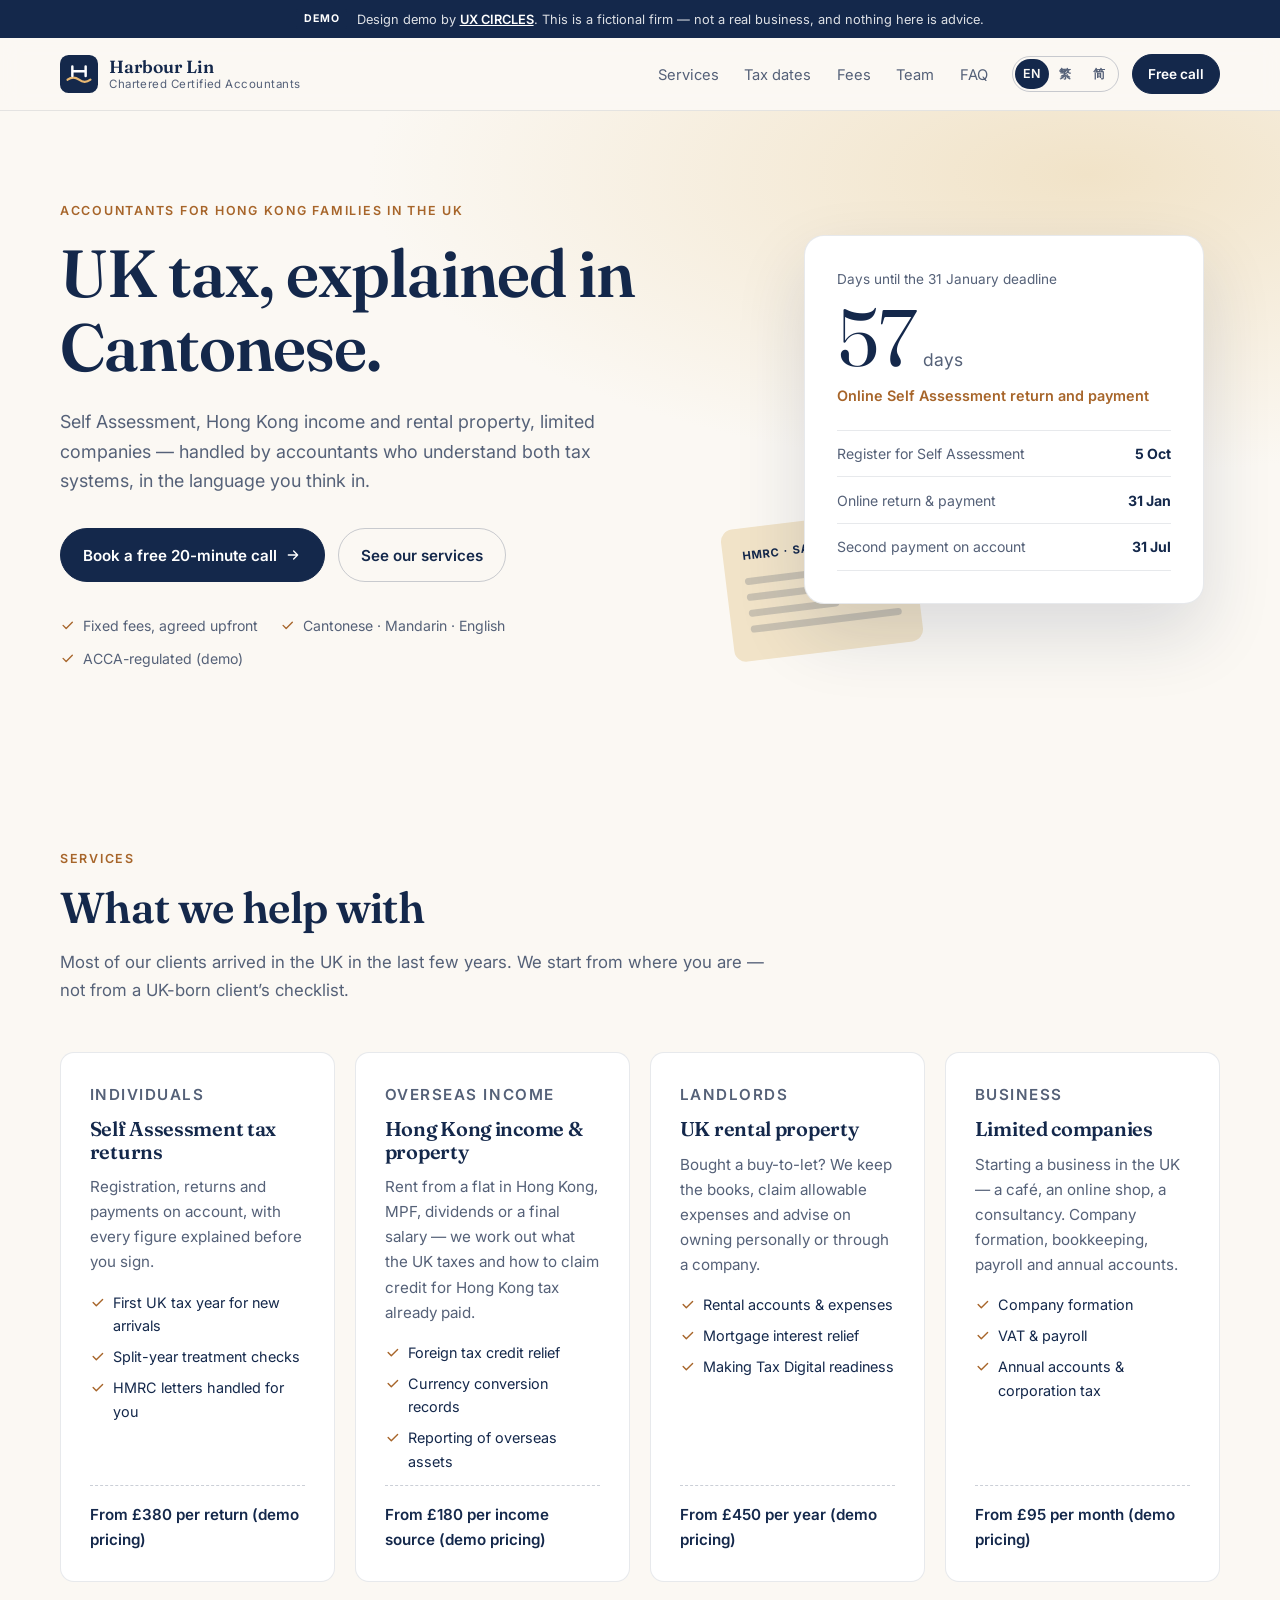
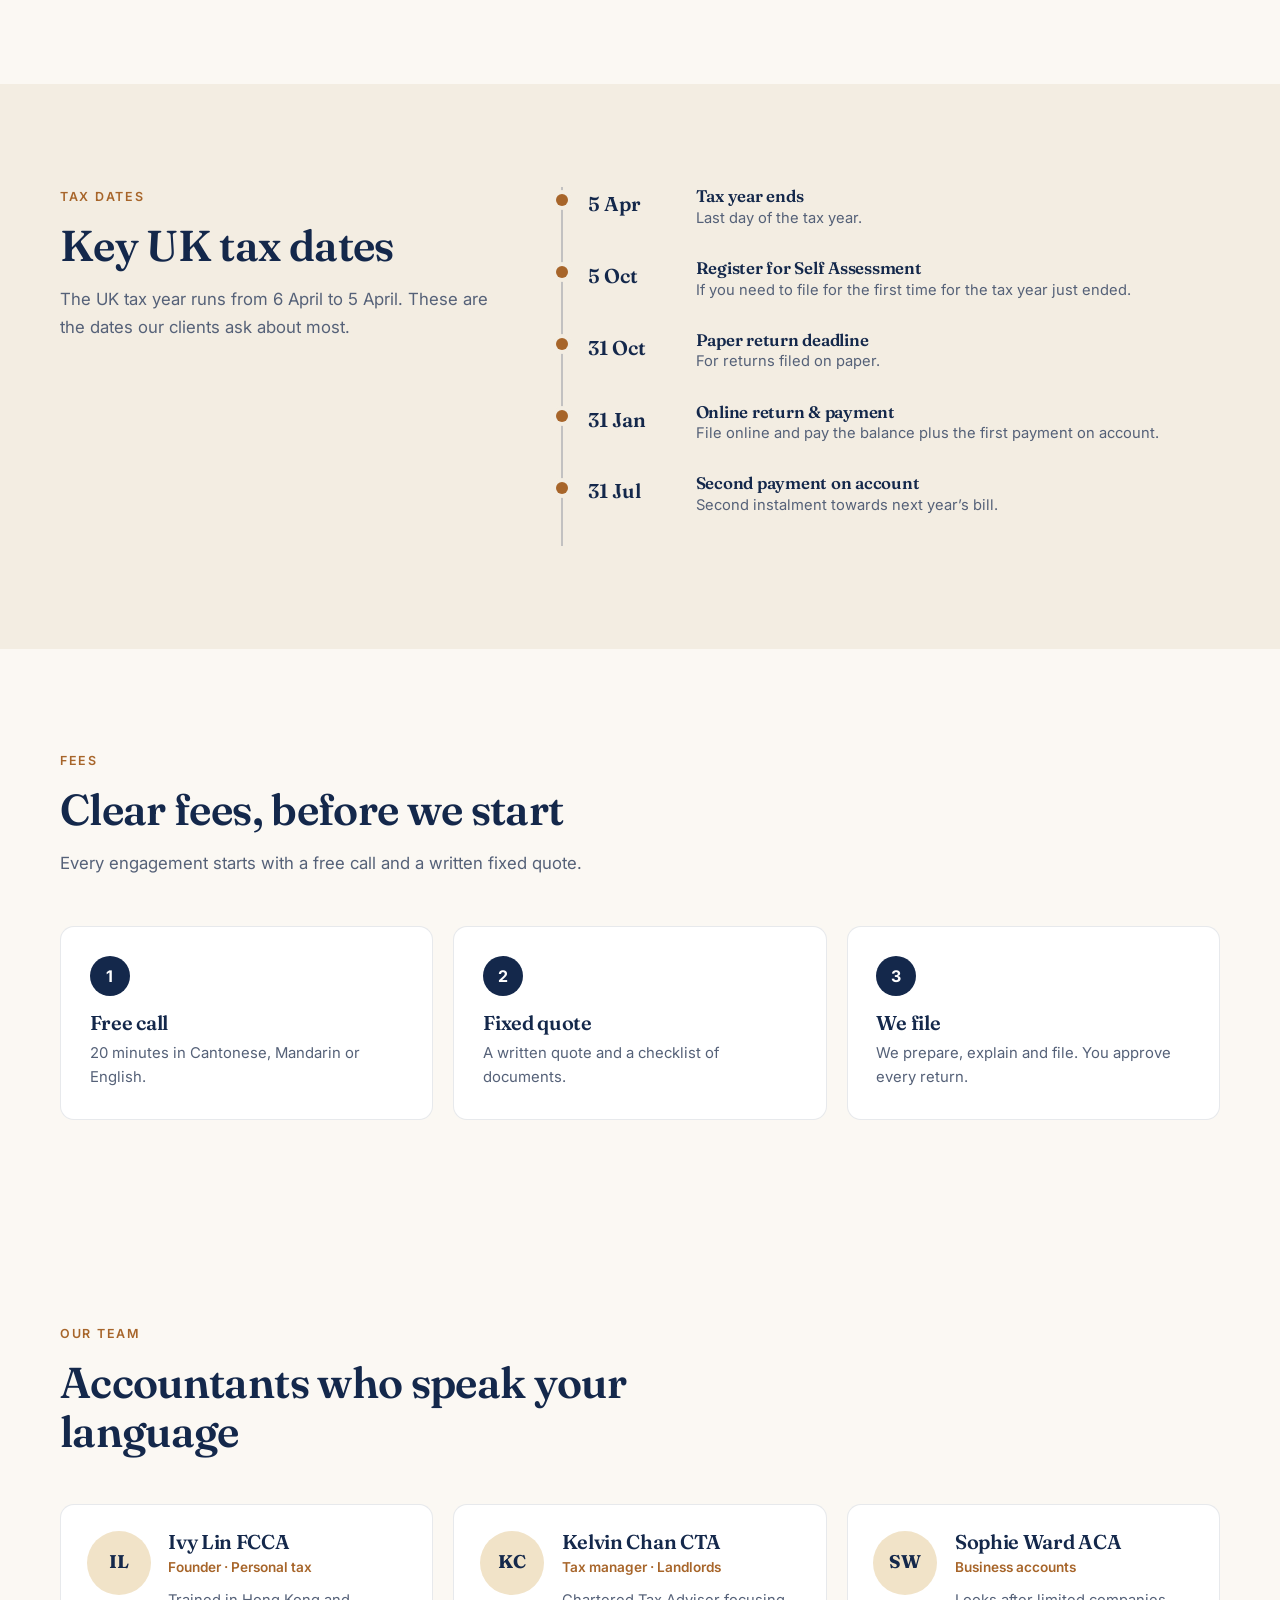
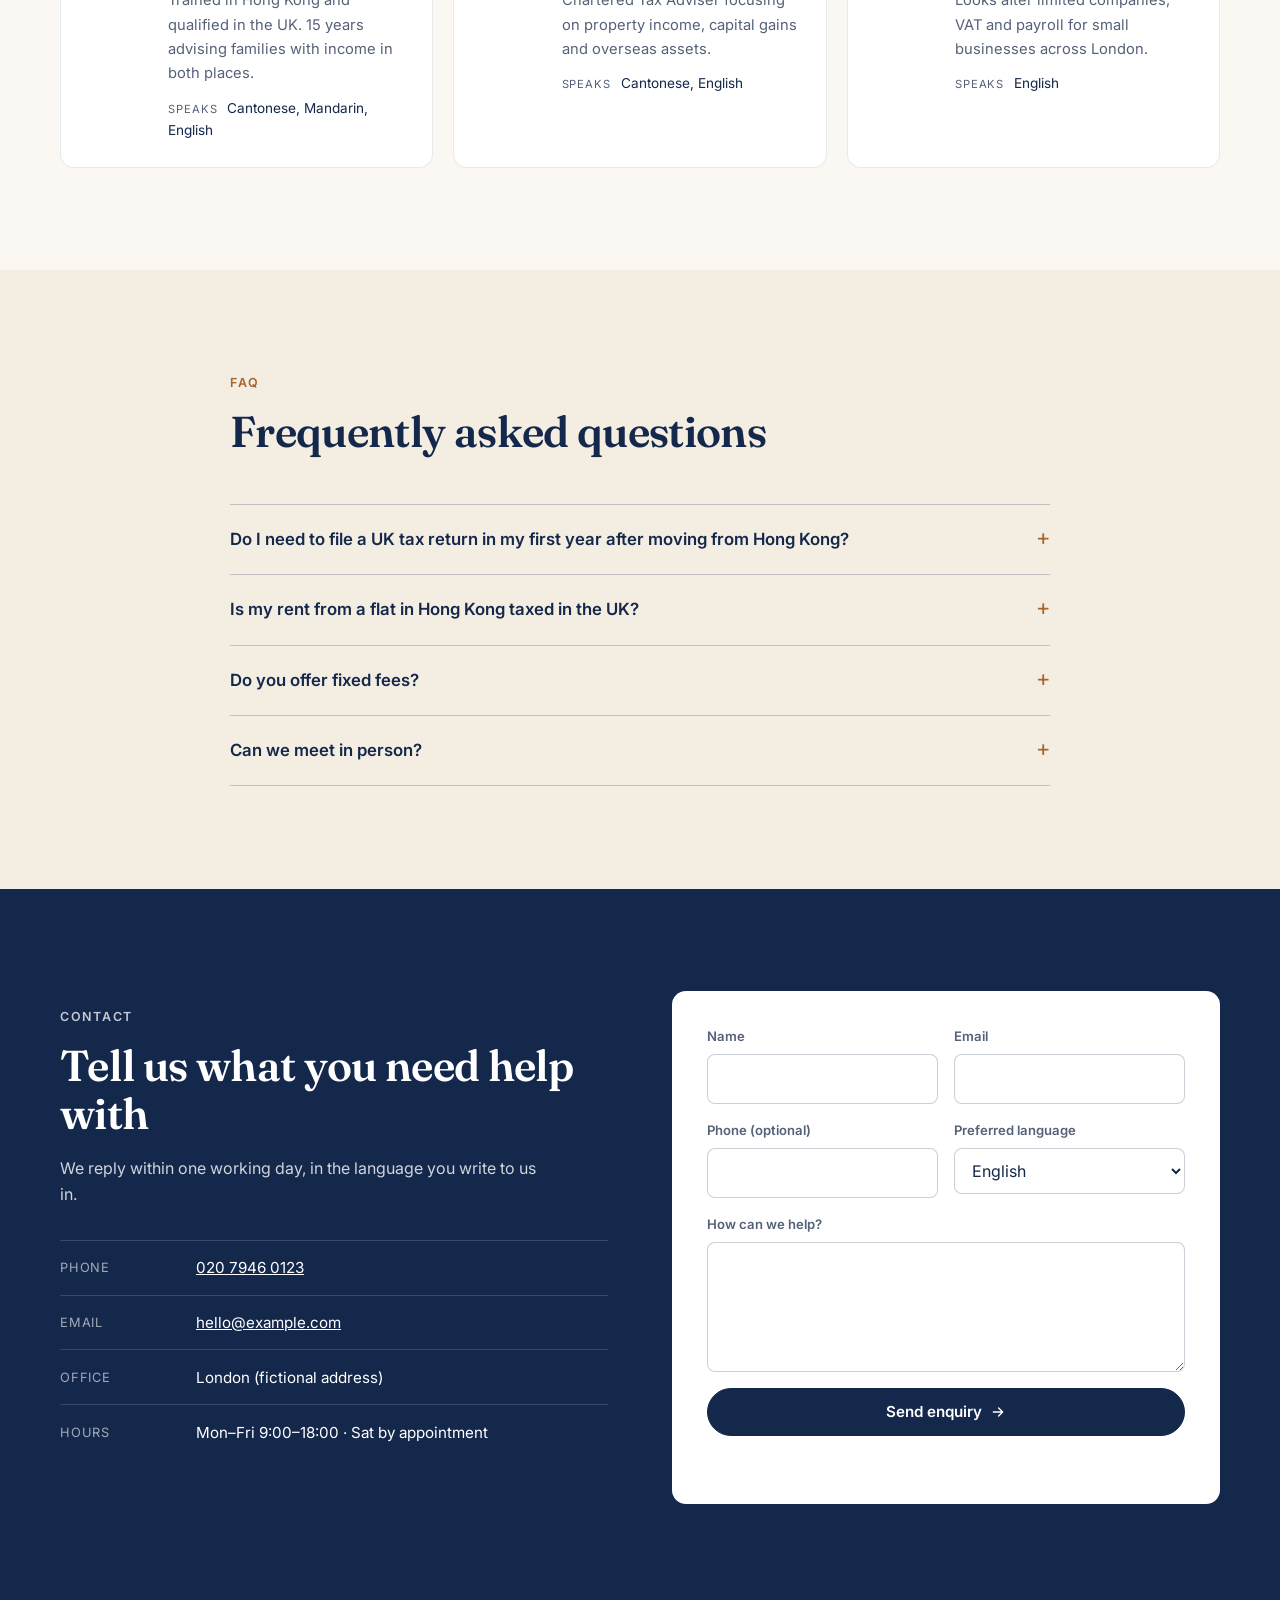
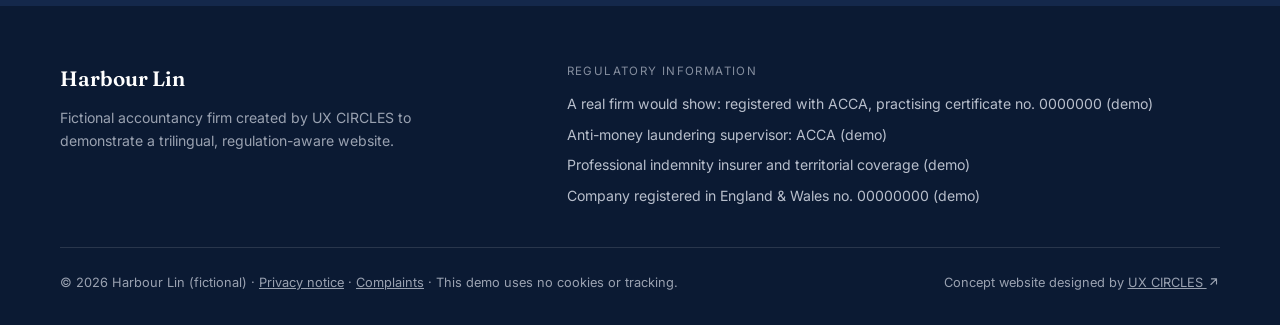
==== index.html @ d23bf409 "Add trilingual design demo site Static EN / 繁中 / 简中 website for a fictional firm, designed by UX CIR" ====
<!doctype html>
<html lang="en-GB">
<head>
<meta charset="utf-8">
<meta name="viewport" content="width=device-width, initial-scale=1">
<title>Harbour Lin Accountants — Cantonese &amp; Mandarin speaking accountants in London (demo)</title>
<meta name="description" content="Fictional demo by UX CIRCLES: a London accountancy firm for Hong Kong BN(O) families and Chinese-speaking clients. Self Assessment, overseas income, landlords and limited companies in English and Chinese.">
<meta name="robots" content="noindex, follow">
<link rel="canonical" href="https://uxcircles.github.io/demo-accountant/">
<link rel="alternate" hreflang="en-GB" href="https://uxcircles.github.io/demo-accountant/">
<link rel="alternate" hreflang="zh-Hant" href="https://uxcircles.github.io/demo-accountant/zh-hant/">
<link rel="alternate" hreflang="zh-Hans" href="https://uxcircles.github.io/demo-accountant/zh-hans/">
<link rel="alternate" hreflang="x-default" href="https://uxcircles.github.io/demo-accountant/">
<meta property="og:title" content="Harbour Lin Accountants — Cantonese &amp; Mandarin speaking accountants in London (demo)">
<meta property="og:description" content="Fictional demo by UX CIRCLES: a London accountancy firm for Hong Kong BN(O) families and Chinese-speaking clients. Self Assessment, overseas income, landlords and limited companies in English and Chinese.">
<meta property="og:type" content="website">
<meta property="og:url" content="https://uxcircles.github.io/demo-accountant/">
<meta name="theme-color" content="#14284b">
<link rel="icon" href="favicon.svg" type="image/svg+xml">
<link rel="preconnect" href="https://fonts.googleapis.com">
<link rel="preconnect" href="https://fonts.gstatic.com" crossorigin>
<link rel="stylesheet" href="https://fonts.googleapis.com/css2?family=Fraunces:opsz,wght@9..144,500;9..144,600&family=Inter:wght@400;500;600;700&display=swap">
<link rel="stylesheet" href="styles.css">
<script type="application/ld+json">
{
  "@context": "https://schema.org",
  "@graph": [
    {
      "@type": "AccountingService",
      "@id": "https://uxcircles.github.io/demo-accountant/#firm",
      "name": "Harbour Lin",
      "url": "https://uxcircles.github.io/demo-accountant/",
      "description": "Fictional demo by UX CIRCLES: a London accountancy firm for Hong Kong BN(O) families and Chinese-speaking clients. Self Assessment, overseas income, landlords and limited companies in English and Chinese.",
      "telephone": "+44 20 7946 0123",
      "email": "hello@example.com",
      "areaServed": "GB",
      "knowsLanguage": [
        "en",
        "yue",
        "zh-Hant",
        "zh-Hans"
      ],
      "address": {
        "@type": "PostalAddress",
        "addressLocality": "London",
        "addressCountry": "GB"
      },
      "employee": [
        {
          "@type": "Person",
          "name": "Ivy Lin FCCA",
          "jobTitle": "Founder · Personal tax",
          "worksFor": {
            "@id": "https://uxcircles.github.io/demo-accountant/#firm"
          },
          "knowsLanguage": "Cantonese, Mandarin, English"
        },
        {
          "@type": "Person",
          "name": "Kelvin Chan CTA",
          "jobTitle": "Tax manager · Landlords",
          "worksFor": {
            "@id": "https://uxcircles.github.io/demo-accountant/#firm"
          },
          "knowsLanguage": "Cantonese, English"
        },
        {
          "@type": "Person",
          "name": "Sophie Ward ACA",
          "jobTitle": "Business accounts",
          "worksFor": {
            "@id": "https://uxcircles.github.io/demo-accountant/#firm"
          },
          "knowsLanguage": "English"
        }
      ],
      "makesOffer": [
        {
          "@type": "Offer",
          "name": "Self Assessment tax returns",
          "description": "Registration, returns and payments on account, with every figure explained before you sign."
        },
        {
          "@type": "Offer",
          "name": "Hong Kong income & property",
          "description": "Rent from a flat in Hong Kong, MPF, dividends or a final salary — we work out what the UK taxes and how to claim credit for Hong Kong tax already paid."
        },
        {
          "@type": "Offer",
          "name": "UK rental property",
          "description": "Bought a buy-to-let? We keep the books, claim allowable expenses and advise on owning personally or through a company."
        },
        {
          "@type": "Offer",
          "name": "Limited companies",
          "description": "Starting a business in the UK — a café, an online shop, a consultancy. Company formation, bookkeeping, payroll and annual accounts."
        }
      ]
    },
    {
      "@type": "FAQPage",
      "mainEntity": [
        {
          "@type": "Question",
          "name": "Do I need to file a UK tax return in my first year after moving from Hong Kong?",
          "acceptedAnswer": {
            "@type": "Answer",
            "text": "Often, yes — especially if you still have Hong Kong income, rental property or savings interest, or if you are self-employed. Whether split-year treatment applies depends on when and how you arrived. We check this in the free call."
          }
        },
        {
          "@type": "Question",
          "name": "Is my rent from a flat in Hong Kong taxed in the UK?",
          "acceptedAnswer": {
            "@type": "Answer",
            "text": "If you are UK tax resident, overseas rental income is generally reportable in the UK. Hong Kong tax already paid can usually be credited against the UK liability, so you are not taxed twice on the same income."
          }
        },
        {
          "@type": "Question",
          "name": "Do you offer fixed fees?",
          "acceptedAnswer": {
            "@type": "Answer",
            "text": "Yes. We quote a fixed fee after the first call, before any work starts. The prices on this demo site are illustrative only."
          }
        },
        {
          "@type": "Question",
          "name": "Can we meet in person?",
          "acceptedAnswer": {
            "@type": "Answer",
            "text": "Yes — at our London office or by video call. Most clients do everything online, in Cantonese, Mandarin or English."
          }
        }
      ]
    }
  ]
}
</script>
</head>
<body class="lang-en">
<a class="skip" href="#main">Skip to content</a>
<div class="demo-bar" role="note"><span class="demo-tag">DEMO</span><span>Design demo by <a href="https://ux-circles.com/professionals">UX CIRCLES</a>. This is a fictional firm — not a real business, and nothing here is advice.</span></div>

<header class="site-header">
  <div class="wrap header-inner">
    <a class="brand" href="./" aria-label="Harbour Lin">
      <svg viewBox="0 0 40 40" aria-hidden="true"><rect width="40" height="40" rx="9" fill="#14284b"/><path d="M8 26c4-3 8-3 12 0s8 3 12 0" stroke="#e9b872" stroke-width="2.4" fill="none" stroke-linecap="round"/><path d="M13 12v10M27 12v10M13 17h14" stroke="#fff" stroke-width="2.6" stroke-linecap="round"/></svg>
      <span class="brand-text"><span class="brand-name">Harbour Lin</span><span class="brand-sub">Chartered Certified Accountants</span></span>
    </a>
    <nav class="main-nav" aria-label="Menu">
      <ul><li><a href="#services">Services</a></li><li><a href="#dates">Tax dates</a></li><li><a href="#fees">Fees</a></li><li><a href="#team">Team</a></li><li><a href="#faq">FAQ</a></li></ul>
    </nav>
    <div class="header-tools">
      <div class="lang-switch" role="group" aria-label="Language"><a href="./" lang="en-GB" hreflang="en-GB" title="English" aria-current="true">EN</a><a href="zh-hant/" lang="zh-Hant" hreflang="zh-Hant" title="繁體中文">繁</a><a href="zh-hans/" lang="zh-Hans" hreflang="zh-Hans" title="简体中文">简</a></div>
      <a class="btn btn-sm" href="#contact">Free call</a>
      <button class="menu-btn" type="button" aria-expanded="false" aria-controls="mobile-nav"><span class="sr">Menu</span><span class="bars" aria-hidden="true"></span></button>
    </div>
  </div>
  <nav id="mobile-nav" class="mobile-nav" aria-label="Menu" hidden>
    <ul><li><a href="#services">Services</a></li><li><a href="#dates">Tax dates</a></li><li><a href="#fees">Fees</a></li><li><a href="#team">Team</a></li><li><a href="#faq">FAQ</a></li><li><a href="#contact">Contact</a></li></ul>
  </nav>
</header>

<main id="main">
  <section class="hero">
    <div class="wrap hero-inner">
      <div class="hero-copy">
        <p class="eyebrow">Accountants for Hong Kong families in the UK</p>
        <h1>UK tax, explained in Cantonese.</h1>
        <p class="lede">Self Assessment, Hong Kong income and rental property, limited companies — handled by accountants who understand both tax systems, in the language you think in.</p>
        <div class="hero-actions">
          <a class="btn" href="#contact">Book a free 20-minute call <svg class="ico" viewBox="0 0 24 24" fill="none" stroke="currentColor" stroke-width="2" stroke-linecap="round" stroke-linejoin="round" aria-hidden="true"><path d="M5 12h14M13 6l6 6-6 6"/></svg></a>
          <a class="btn btn-ghost" href="#services">See our services</a>
        </div>
        <ul class="trust"><li><svg class="ico ico-check" viewBox="0 0 24 24" fill="none" stroke="currentColor" stroke-width="2.2" stroke-linecap="round" stroke-linejoin="round" aria-hidden="true"><path d="M5 12l5 5L20 7"/></svg><span>Fixed fees, agreed upfront</span></li><li><svg class="ico ico-check" viewBox="0 0 24 24" fill="none" stroke="currentColor" stroke-width="2.2" stroke-linecap="round" stroke-linejoin="round" aria-hidden="true"><path d="M5 12l5 5L20 7"/></svg><span>Cantonese · Mandarin · English</span></li><li><svg class="ico ico-check" viewBox="0 0 24 24" fill="none" stroke="currentColor" stroke-width="2.2" stroke-linecap="round" stroke-linejoin="round" aria-hidden="true"><path d="M5 12l5 5L20 7"/></svg><span>ACCA-regulated (demo)</span></li></ul>
      </div>
      <div class="hero-visual">
        <div class="deadline-card">
          <p class="dc-label">Days until the 31 January deadline</p>
          <p class="dc-num"><span data-countdown>—</span><small>days</small></p>
          <p class="dc-note">Online Self Assessment return and payment</p>
          <div class="dc-rows">
            <div><span>Register for Self Assessment</span><b>5 Oct</b></div>
            <div><span>Online return & payment</span><b>31 Jan</b></div>
            <div><span>Second payment on account</span><b>31 Jul</b></div>
          </div>
        </div>
        <div class="receipt" aria-hidden="true">
          <p>HMRC · SA100</p><i></i><i></i><i class="s"></i><i></i>
        </div></div>
    </div>
  </section>

  <section class="section" id="services">
    <div class="wrap">
      <header class="sec-head">
        <p class="eyebrow">Services</p>
        <h2>What we help with</h2>
        <p>Most of our clients arrived in the UK in the last few years. We start from where you are — not from a UK-born client’s checklist.</p>
      </header>
      <div class="svc-grid">
      <article class="svc">
        <p class="svc-kicker">Individuals</p>
        <h3>Self Assessment tax returns</h3>
        <p>Registration, returns and payments on account, with every figure explained before you sign.</p>
        <ul class="ticks"><li><svg class="ico ico-check" viewBox="0 0 24 24" fill="none" stroke="currentColor" stroke-width="2.2" stroke-linecap="round" stroke-linejoin="round" aria-hidden="true"><path d="M5 12l5 5L20 7"/></svg><span>First UK tax year for new arrivals</span></li><li><svg class="ico ico-check" viewBox="0 0 24 24" fill="none" stroke="currentColor" stroke-width="2.2" stroke-linecap="round" stroke-linejoin="round" aria-hidden="true"><path d="M5 12l5 5L20 7"/></svg><span>Split-year treatment checks</span></li><li><svg class="ico ico-check" viewBox="0 0 24 24" fill="none" stroke="currentColor" stroke-width="2.2" stroke-linecap="round" stroke-linejoin="round" aria-hidden="true"><path d="M5 12l5 5L20 7"/></svg><span>HMRC letters handled for you</span></li></ul>
        <p class="svc-price">From £380 per return (demo pricing)</p>
      </article>
      <article class="svc">
        <p class="svc-kicker">Overseas income</p>
        <h3>Hong Kong income & property</h3>
        <p>Rent from a flat in Hong Kong, MPF, dividends or a final salary — we work out what the UK taxes and how to claim credit for Hong Kong tax already paid.</p>
        <ul class="ticks"><li><svg class="ico ico-check" viewBox="0 0 24 24" fill="none" stroke="currentColor" stroke-width="2.2" stroke-linecap="round" stroke-linejoin="round" aria-hidden="true"><path d="M5 12l5 5L20 7"/></svg><span>Foreign tax credit relief</span></li><li><svg class="ico ico-check" viewBox="0 0 24 24" fill="none" stroke="currentColor" stroke-width="2.2" stroke-linecap="round" stroke-linejoin="round" aria-hidden="true"><path d="M5 12l5 5L20 7"/></svg><span>Currency conversion records</span></li><li><svg class="ico ico-check" viewBox="0 0 24 24" fill="none" stroke="currentColor" stroke-width="2.2" stroke-linecap="round" stroke-linejoin="round" aria-hidden="true"><path d="M5 12l5 5L20 7"/></svg><span>Reporting of overseas assets</span></li></ul>
        <p class="svc-price">From £180 per income source (demo pricing)</p>
      </article>
      <article class="svc">
        <p class="svc-kicker">Landlords</p>
        <h3>UK rental property</h3>
        <p>Bought a buy-to-let? We keep the books, claim allowable expenses and advise on owning personally or through a company.</p>
        <ul class="ticks"><li><svg class="ico ico-check" viewBox="0 0 24 24" fill="none" stroke="currentColor" stroke-width="2.2" stroke-linecap="round" stroke-linejoin="round" aria-hidden="true"><path d="M5 12l5 5L20 7"/></svg><span>Rental accounts & expenses</span></li><li><svg class="ico ico-check" viewBox="0 0 24 24" fill="none" stroke="currentColor" stroke-width="2.2" stroke-linecap="round" stroke-linejoin="round" aria-hidden="true"><path d="M5 12l5 5L20 7"/></svg><span>Mortgage interest relief</span></li><li><svg class="ico ico-check" viewBox="0 0 24 24" fill="none" stroke="currentColor" stroke-width="2.2" stroke-linecap="round" stroke-linejoin="round" aria-hidden="true"><path d="M5 12l5 5L20 7"/></svg><span>Making Tax Digital readiness</span></li></ul>
        <p class="svc-price">From £450 per year (demo pricing)</p>
      </article>
      <article class="svc">
        <p class="svc-kicker">Business</p>
        <h3>Limited companies</h3>
        <p>Starting a business in the UK — a café, an online shop, a consultancy. Company formation, bookkeeping, payroll and annual accounts.</p>
        <ul class="ticks"><li><svg class="ico ico-check" viewBox="0 0 24 24" fill="none" stroke="currentColor" stroke-width="2.2" stroke-linecap="round" stroke-linejoin="round" aria-hidden="true"><path d="M5 12l5 5L20 7"/></svg><span>Company formation</span></li><li><svg class="ico ico-check" viewBox="0 0 24 24" fill="none" stroke="currentColor" stroke-width="2.2" stroke-linecap="round" stroke-linejoin="round" aria-hidden="true"><path d="M5 12l5 5L20 7"/></svg><span>VAT & payroll</span></li><li><svg class="ico ico-check" viewBox="0 0 24 24" fill="none" stroke="currentColor" stroke-width="2.2" stroke-linecap="round" stroke-linejoin="round" aria-hidden="true"><path d="M5 12l5 5L20 7"/></svg><span>Annual accounts & corporation tax</span></li></ul>
        <p class="svc-price">From £95 per month (demo pricing)</p>
      </article></div>
    </div>
  </section>

  <section class="section section-tint" id="dates">
    <div class="wrap dates-inner">
      <header class="sec-head">
        <p class="eyebrow">Tax dates</p>
        <h2>Key UK tax dates</h2>
        <p>The UK tax year runs from 6 April to 5 April. These are the dates our clients ask about most.</p>
      </header>
      <ol class="timeline">
          <li><span class="d">5 Apr</span><div><h3>Tax year ends</h3><p>Last day of the tax year.</p></div></li>
          <li><span class="d">5 Oct</span><div><h3>Register for Self Assessment</h3><p>If you need to file for the first time for the tax year just ended.</p></div></li>
          <li><span class="d">31 Oct</span><div><h3>Paper return deadline</h3><p>For returns filed on paper.</p></div></li>
          <li><span class="d">31 Jan</span><div><h3>Online return & payment</h3><p>File online and pay the balance plus the first payment on account.</p></div></li>
          <li><span class="d">31 Jul</span><div><h3>Second payment on account</h3><p>Second instalment towards next year’s bill.</p></div></li>
      </ol>
    </div>
  </section>

  <section class="section" id="fees">
    <div class="wrap">
      <header class="sec-head">
        <p class="eyebrow">Fees</p>
        <h2>Clear fees, before we start</h2>
        <p>Every engagement starts with a free call and a written fixed quote.</p>
      </header>
      <ol class="steps">
        <li><span class="n">1</span><h3>Free call</h3><p>20 minutes in Cantonese, Mandarin or English.</p></li>
        <li><span class="n">2</span><h3>Fixed quote</h3><p>A written quote and a checklist of documents.</p></li>
        <li><span class="n">3</span><h3>We file</h3><p>We prepare, explain and file. You approve every return.</p></li>
      </ol>
    </div>
  </section>

  <section class="section" id="team">
    <div class="wrap">
      <header class="sec-head">
        <p class="eyebrow">Our team</p>
        <h2>Accountants who speak your language</h2>
      </header>
      <div class="team-grid">
      <article class="person">
        <div class="avatar" aria-hidden="true">IL</div>
        <div>
          <h3>Ivy Lin FCCA</h3>
          <p class="role">Founder · Personal tax</p>
          <p class="bio">Trained in Hong Kong and qualified in the UK. 15 years advising families with income in both places.</p>
          <p class="speaks"><span>Speaks</span> Cantonese, Mandarin, English</p>
        </div>
      </article>
      <article class="person">
        <div class="avatar" aria-hidden="true">KC</div>
        <div>
          <h3>Kelvin Chan CTA</h3>
          <p class="role">Tax manager · Landlords</p>
          <p class="bio">Chartered Tax Adviser focusing on property income, capital gains and overseas assets.</p>
          <p class="speaks"><span>Speaks</span> Cantonese, English</p>
        </div>
      </article>
      <article class="person">
        <div class="avatar" aria-hidden="true">SW</div>
        <div>
          <h3>Sophie Ward ACA</h3>
          <p class="role">Business accounts</p>
          <p class="bio">Looks after limited companies, VAT and payroll for small businesses across London.</p>
          <p class="speaks"><span>Speaks</span> English</p>
        </div>
      </article></div>
    </div>
  </section>

  <section class="section section-tint" id="faq">
    <div class="wrap narrow">
      <header class="sec-head">
        <p class="eyebrow">FAQ</p>
        <h2>Frequently asked questions</h2>
      </header>
      <div class="faq">
      <details class="qa">
        <summary>Do I need to file a UK tax return in my first year after moving from Hong Kong?</summary>
        <div><p>Often, yes — especially if you still have Hong Kong income, rental property or savings interest, or if you are self-employed. Whether split-year treatment applies depends on when and how you arrived. We check this in the free call.</p></div>
      </details>
      <details class="qa">
        <summary>Is my rent from a flat in Hong Kong taxed in the UK?</summary>
        <div><p>If you are UK tax resident, overseas rental income is generally reportable in the UK. Hong Kong tax already paid can usually be credited against the UK liability, so you are not taxed twice on the same income.</p></div>
      </details>
      <details class="qa">
        <summary>Do you offer fixed fees?</summary>
        <div><p>Yes. We quote a fixed fee after the first call, before any work starts. The prices on this demo site are illustrative only.</p></div>
      </details>
      <details class="qa">
        <summary>Can we meet in person?</summary>
        <div><p>Yes — at our London office or by video call. Most clients do everything online, in Cantonese, Mandarin or English.</p></div>
      </details></div>
    </div>
  </section>

  <section class="section contact" id="contact">
    <div class="wrap contact-inner">
      <div>
        <p class="eyebrow">Contact</p>
        <h2>Tell us what you need help with</h2>
        <p>We reply within one working day, in the language you write to us in.</p>
        <ul class="contact-list">
          <li><span>Phone</span><a href="tel:+442079460123">020 7946 0123</a></li>
          <li><span>Email</span><a href="mailto:hello@example.com">hello@example.com</a></li>
          <li><span>Office</span>London (fictional address)</li>
          <li><span>Hours</span>Mon–Fri 9:00–18:00 · Sat by appointment</li>
        </ul>
      </div>
      <form class="enquiry" novalidate data-demo-msg="This is a demo site — your message was not sent.">
        <label>Name<input name="name" autocomplete="name" required></label>
        <label>Email<input name="email" type="email" autocomplete="email" required></label>
        <label>Phone (optional)<input name="phone" type="tel" autocomplete="tel"></label>
        <label>Preferred language<select name="lang"><option selected>English</option><option>繁體中文</option><option>简体中文</option><option>Cantonese (spoken)</option></select></label>
        <label class="full">How can we help?<textarea name="message" rows="4"></textarea></label>
        <button class="btn full" type="submit">Send enquiry <svg class="ico" viewBox="0 0 24 24" fill="none" stroke="currentColor" stroke-width="2" stroke-linecap="round" stroke-linejoin="round" aria-hidden="true"><path d="M5 12h14M13 6l6 6-6 6"/></svg></button>
        <p class="form-status full" role="status" aria-live="polite"></p>
      </form>
    </div>
  </section>
</main>

<footer class="site-footer">
  <div class="wrap">
    <div class="footer-top">
      <div>
        <p class="footer-brand">Harbour Lin</p>
        <p class="footer-sub">Fictional accountancy firm created by UX CIRCLES to demonstrate a trilingual, regulation-aware website.</p>
      </div>
      <div class="reg">
        <p class="reg-title">Regulatory information</p>
        <ul><li>A real firm would show: registered with ACCA, practising certificate no. 0000000 (demo)</li><li>Anti-money laundering supervisor: ACCA (demo)</li><li>Professional indemnity insurer and territorial coverage (demo)</li><li>Company registered in England & Wales no. 00000000 (demo)</li></ul>
        
      </div>
    </div>
    <div class="footer-bottom">
      <p>© 2026 Harbour Lin (fictional) · <a href="#contact">Privacy notice</a> · <a href="#contact">Complaints</a> · This demo uses no cookies or tracking.</p>
      <p>Concept website designed by <a href="https://ux-circles.com/professionals">UX CIRCLES <svg class="ico" viewBox="0 0 24 24" fill="none" stroke="currentColor" stroke-width="2" stroke-linecap="round" stroke-linejoin="round" aria-hidden="true"><path d="M7 17L17 7M8 7h9v9"/></svg></a></p>
    </div>
  </div>
</footer>
<script src="main.js" defer></script>
</body>
</html>
---- styles.css ----
:root{
--font-body:"Inter",-apple-system,"PingFang HK","PingFang TC","Noto Sans TC","Microsoft JhengHei","Noto Sans SC",sans-serif;
--font-display:"Fraunces",Georgia,serif;--font-display-zh:"Noto Serif TC","Songti TC","PMingLiU","Noto Serif SC",serif;--display-weight:600;--display-tracking:-.015em;
--ink:#14284b;--muted:#556178;--bg:#fbf8f3;--surface:#f3ede2;--card:#fff;--line:rgba(20,40,75,.1);--line-strong:rgba(20,40,75,.22);
--accent:#14284b;--accent-dark:#0b1a33;--on-accent:#fff;--accent-text:#a7652a;--radius:14px;--radius-btn:999px;
--hero-bg:radial-gradient(1200px 500px at 85% 10%,#f1e3c8 0,transparent 60%),var(--bg);
--avatar-bg:#f1e3c8;--avatar-ink:#14284b;--contact-bg:#14284b;--contact-ink:#fff;--footer-bg:#0b1a33;--footer-ink:#d6dbe6}
.lang-zh-hans{--font-display-zh:"Noto Serif SC","Songti SC","SimSun",serif}
.demo-tag{background:#e9b872;color:#14284b}
*,*::before,*::after{box-sizing:border-box;margin:0;padding:0}
html{scroll-behavior:smooth;-webkit-text-size-adjust:100%}
body{font-family:var(--font-body);color:var(--ink);background:var(--bg);line-height:1.65;font-size:16px;overflow-x:hidden}
body.lang-zh-hant,body.lang-zh-hans{line-height:1.8;letter-spacing:.02em}
img,svg{display:block;max-width:100%}
a{color:inherit}
.wrap{width:min(1160px,100% - 32px);margin-inline:auto}
.narrow{width:min(820px,100% - 32px)}
.sr{position:absolute;width:1px;height:1px;overflow:hidden;clip:rect(0 0 0 0)}
.skip{position:absolute;left:-9999px;top:0;background:var(--ink);color:#fff;padding:.5rem 1rem;z-index:100}
.skip:focus{left:8px;top:8px}
.ico{width:1.05em;height:1.05em;flex-shrink:0;display:inline-block;vertical-align:-.15em}
:focus-visible{outline:2px solid var(--accent);outline-offset:3px;border-radius:4px}

.demo-bar{background:var(--ink);color:rgba(255,255,255,.86);font-size:.8rem;padding:.55rem 16px;display:flex;gap:.6rem;align-items:center;justify-content:center;text-align:center;line-height:1.5}
.demo-bar a{color:#fff;font-weight:600}
.demo-tag{background:var(--accent);color:var(--on-accent);font-weight:700;font-size:.66rem;letter-spacing:.1em;padding:.15rem .45rem;border-radius:3px;flex-shrink:0}

.site-header{position:sticky;top:0;z-index:50;background:color-mix(in srgb,var(--bg) 92%,transparent);backdrop-filter:blur(10px);border-bottom:1px solid var(--line)}
.header-inner{display:flex;align-items:center;gap:1.5rem;min-height:72px}
.brand{display:flex;align-items:center;gap:.7rem;text-decoration:none;flex-shrink:0}
.brand svg{width:38px;height:38px}
.brand-text{display:flex;flex-direction:column;line-height:1.15}
.brand-name{font-family:var(--font-display);font-weight:var(--display-weight);font-size:1.1rem;color:var(--ink)}
.brand-sub{font-size:.72rem;color:var(--muted);letter-spacing:.04em}
.main-nav{margin-left:auto}
.main-nav ul{display:flex;gap:1.6rem;list-style:none}
.main-nav a{text-decoration:none;font-size:.92rem;color:var(--muted);transition:color .2s}
.main-nav a:hover{color:var(--ink)}
.header-tools{display:flex;align-items:center;gap:.8rem}
.lang-switch{display:flex;border:1px solid var(--line-strong);border-radius:999px;padding:2px}
.lang-switch a{text-decoration:none;font-size:.78rem;font-weight:600;min-width:2.1rem;height:1.9rem;display:grid;place-items:center;border-radius:999px;color:var(--muted)}
.lang-switch a[aria-current]{background:var(--ink);color:var(--bg)}
.menu-btn{display:none;width:42px;height:42px;border:1px solid var(--line-strong);border-radius:10px;background:transparent;cursor:pointer;position:relative}
.bars,.bars::before,.bars::after{position:absolute;left:11px;right:11px;height:2px;background:var(--ink);border-radius:2px;content:""}
.bars{top:20px}.bars::before{top:-6px;left:0;right:0}.bars::after{top:6px;left:0;right:0}
.mobile-nav{border-top:1px solid var(--line);background:var(--bg)}
.mobile-nav ul{list-style:none;width:min(1160px,100% - 32px);margin:auto;padding:.5rem 0 1rem}
.mobile-nav a{display:block;padding:.8rem 0;text-decoration:none;border-bottom:1px solid var(--line);font-weight:500}

.btn{display:inline-flex;align-items:center;justify-content:center;gap:.5rem;background:var(--accent);color:var(--on-accent);text-decoration:none;font-weight:600;font-size:.95rem;padding:.85rem 1.4rem;border-radius:var(--radius-btn);border:1px solid var(--accent);cursor:pointer;font-family:inherit;transition:transform .15s,background .2s}
.btn:hover{transform:translateY(-1px);background:var(--accent-dark);border-color:var(--accent-dark)}
.btn-sm{padding:.5rem .95rem;font-size:.85rem}
.btn-ghost{background:transparent;color:var(--ink);border-color:var(--line-strong)}
.btn-ghost:hover{background:var(--surface);border-color:var(--ink)}

.eyebrow{font-size:.78rem;font-weight:600;letter-spacing:.14em;text-transform:uppercase;color:var(--accent-text);margin-bottom:.9rem}
.lang-zh-hant .eyebrow,.lang-zh-hans .eyebrow{letter-spacing:.2em}
h1,h2,h3{font-family:var(--font-display);font-weight:var(--display-weight);line-height:1.12;color:var(--ink);letter-spacing:var(--display-tracking)}
.lang-zh-hant h1,.lang-zh-hans h1,.lang-zh-hant h2,.lang-zh-hans h2,.lang-zh-hant h3,.lang-zh-hans h3{font-family:var(--font-display-zh);letter-spacing:.02em;line-height:1.3}
h1{font-size:clamp(2.3rem,5.2vw,4.2rem)}
h2{font-size:clamp(1.8rem,3.4vw,2.7rem)}
h3{font-size:1.25rem}

.hero{padding:clamp(3rem,7vw,6rem) 0 clamp(3rem,6vw,5rem);background:var(--hero-bg)}
.hero-inner{display:grid;grid-template-columns:1.1fr .9fr;gap:clamp(2rem,5vw,4.5rem);align-items:center}
.lede{font-size:1.12rem;color:var(--muted);margin:1.4rem 0 2rem;max-width:36em}
.hero-actions{display:flex;flex-wrap:wrap;gap:.8rem}
.trust{list-style:none;display:flex;flex-wrap:wrap;gap:.6rem 1.4rem;margin-top:2rem;font-size:.88rem;color:var(--muted)}
.trust li,.ticks li{display:flex;gap:.5rem;align-items:flex-start}
.ico-check{color:var(--accent-text);margin-top:.28em}

.section{padding:clamp(4rem,8vw,6.5rem) 0}
.section-tint{background:var(--surface)}
.sec-head{max-width:720px;margin-bottom:3rem}
.sec-head p:not(.eyebrow){color:var(--muted);margin-top:1rem;font-size:1.05rem}

.svc-grid{display:grid;grid-template-columns:repeat(auto-fit,minmax(260px,1fr));gap:1.25rem}
.svc{background:var(--card);border:1px solid var(--line);border-radius:var(--radius);padding:1.8rem;display:flex;flex-direction:column;gap:.7rem}
.svc-kicker{font-size:.75rem;font-weight:600;letter-spacing:.1em;text-transform:uppercase;color:var(--muted)}
.svc p{color:var(--muted);font-size:.95rem}
.ticks{list-style:none;display:grid;gap:.45rem;font-size:.9rem;margin-top:.3rem}
.svc-price{margin-top:auto;padding-top:1rem;border-top:1px dashed var(--line-strong);font-weight:600;color:var(--ink)!important}

.team-grid{display:grid;grid-template-columns:repeat(auto-fit,minmax(300px,1fr));gap:1.25rem}
.person{display:flex;gap:1.1rem;background:var(--card);border:1px solid var(--line);border-radius:var(--radius);padding:1.6rem}
.avatar{width:64px;height:64px;border-radius:50%;flex-shrink:0;display:grid;place-items:center;background:var(--avatar-bg);color:var(--avatar-ink);font-family:var(--font-display);font-weight:700;font-size:1.15rem}
.role{font-size:.85rem;color:var(--accent-text);font-weight:600;margin:.2rem 0 .6rem}
.bio{font-size:.92rem;color:var(--muted)}
.speaks{font-size:.85rem;margin-top:.7rem}
.speaks span{display:inline-block;font-size:.7rem;letter-spacing:.08em;text-transform:uppercase;color:var(--muted);margin-right:.35rem}

.faq{border-top:1px solid var(--line-strong)}
.qa{border-bottom:1px solid var(--line-strong)}
.qa summary{cursor:pointer;list-style:none;display:flex;justify-content:space-between;gap:1.5rem;padding:1.3rem 0;font-weight:600;font-size:1.05rem}
.qa summary::-webkit-details-marker{display:none}
.qa summary::after{content:"+";font-size:1.4rem;line-height:1;color:var(--accent-text);font-weight:400}
.qa[open] summary::after{content:"−"}
.qa div{padding:0 0 1.4rem;color:var(--muted);max-width:44em}

.contact{background:var(--contact-bg);color:var(--contact-ink)}
.contact h2,.contact .eyebrow{color:inherit}
.contact .eyebrow{opacity:.75}
.contact-inner{display:grid;grid-template-columns:1fr 1fr;gap:clamp(2rem,5vw,4rem);align-items:start}
.contact-inner>div>p{opacity:.8;margin-top:1rem;max-width:30em}
.contact-list{list-style:none;margin-top:2rem;display:grid;gap:.9rem}
.contact-list li{display:grid;grid-template-columns:7.5rem 1fr;gap:1rem;font-size:.95rem;border-top:1px solid rgba(255,255,255,.15);padding-top:.9rem}
.contact-list span{opacity:.6;font-size:.8rem;letter-spacing:.06em;text-transform:uppercase;padding-top:.15rem}
.enquiry{background:var(--card);color:var(--ink);border-radius:var(--radius);padding:clamp(1.4rem,3vw,2.2rem);display:grid;grid-template-columns:1fr 1fr;gap:1rem}
.enquiry label{display:flex;flex-direction:column;gap:.35rem;font-size:.82rem;font-weight:600;color:var(--muted)}
.enquiry input,.enquiry select,.enquiry textarea{font:inherit;font-size:1rem;font-weight:400;color:var(--ink);border:1px solid var(--line-strong);border-radius:8px;padding:.7rem .8rem;background:#fff;width:100%}
.enquiry .full{grid-column:1/-1}
.form-status{font-size:.88rem;color:var(--accent-text);font-weight:600;min-height:1.2em}

.site-footer{background:var(--footer-bg);color:var(--footer-ink);padding:3.5rem 0 2rem;font-size:.88rem}
.footer-top{display:grid;grid-template-columns:1fr 1.4fr;gap:2.5rem;padding-bottom:2.5rem;border-bottom:1px solid rgba(255,255,255,.12)}
.footer-brand{font-family:var(--font-display);font-size:1.3rem;font-weight:var(--display-weight);color:#fff}
.footer-sub{opacity:.7;margin-top:.6rem;max-width:26em}
.reg-title{font-size:.72rem;letter-spacing:.12em;text-transform:uppercase;opacity:.6;margin-bottom:.7rem}
.reg ul{list-style:none;display:grid;gap:.45rem;opacity:.85}
.footer-bottom{display:flex;flex-wrap:wrap;justify-content:space-between;gap:1rem;padding-top:1.5rem;opacity:.7;font-size:.8rem}
.footer-bottom a{color:inherit}

@media (max-width:1000px){.main-nav{display:none}.menu-btn{display:block}.header-tools{margin-left:auto}}
@media (max-width:860px){.hero-inner,.contact-inner,.footer-top{grid-template-columns:1fr}}
@media (max-width:560px){.header-tools .btn-sm{display:none}.brand-sub{display:none}.enquiry{grid-template-columns:1fr}.contact-list li{grid-template-columns:1fr;gap:.2rem}.person{flex-direction:column}}


.hero-visual{position:relative;padding:1rem 1rem 3rem}
.deadline-card{position:relative;z-index:2;background:#fff;border:1px solid var(--line);border-radius:20px;padding:2rem;box-shadow:0 30px 70px rgba(20,40,75,.14);max-width:400px;margin-left:auto}
.dc-label{font-size:.85rem;color:var(--muted)}
.dc-num{font-family:var(--font-display);font-size:5rem;line-height:1;color:var(--ink);margin:.4rem 0;display:flex;align-items:baseline;gap:.4rem}
.dc-num small{font-size:1.1rem;color:var(--muted);font-family:var(--font-body)}
.dc-note{font-size:.9rem;font-weight:600;color:var(--accent-text)}
.dc-rows{margin-top:1.4rem;border-top:1px solid var(--line);display:grid}
.dc-rows div{display:flex;justify-content:space-between;gap:1rem;padding:.7rem 0;border-bottom:1px solid var(--line);font-size:.88rem}
.dc-rows span{color:var(--muted)}
.receipt{position:absolute;z-index:1;left:0;bottom:0;width:190px;background:#f1e3c8;border-radius:12px;padding:1.2rem;transform:rotate(-7deg)}
.receipt p{font-size:.7rem;font-weight:700;letter-spacing:.1em;color:#14284b;margin-bottom:.8rem}
.receipt i{display:block;height:7px;border-radius:4px;background:rgba(20,40,75,.18);margin:.55rem 0}
.receipt i.s{width:60%}
.dates-inner{display:grid;grid-template-columns:.8fr 1.2fr;gap:3rem;align-items:start}
.timeline{list-style:none;border-left:2px solid var(--line-strong);margin-left:.5rem}
.timeline li{display:grid;grid-template-columns:5.5rem 1fr;gap:1.2rem;padding:0 0 1.8rem 1.6rem;position:relative}
.timeline li::before{content:"";position:absolute;left:-7px;top:.45rem;width:12px;height:12px;border-radius:50%;background:var(--accent-text);box-shadow:0 0 0 4px var(--surface)}
.timeline .d{font-family:var(--font-display);font-size:1.25rem;color:var(--ink);font-weight:600}
.timeline h3{font-size:1.05rem}
.timeline p{color:var(--muted);font-size:.92rem}
.steps{list-style:none;display:grid;grid-template-columns:repeat(3,1fr);gap:1.25rem;counter-reset:s}
.steps li{background:var(--card);border:1px solid var(--line);border-radius:var(--radius);padding:1.8rem}
.steps .n{display:grid;place-items:center;width:40px;height:40px;border-radius:50%;background:var(--ink);color:#fff;font-weight:700;margin-bottom:1rem}
.steps p{color:var(--muted);font-size:.93rem;margin-top:.4rem}
@media (max-width:860px){.dates-inner,.steps{grid-template-columns:1fr}.deadline-card{margin:0 auto}}
@media (max-width:560px){.timeline li{grid-template-columns:1fr;gap:.2rem}.receipt{display:none}.hero-visual{padding:0}}
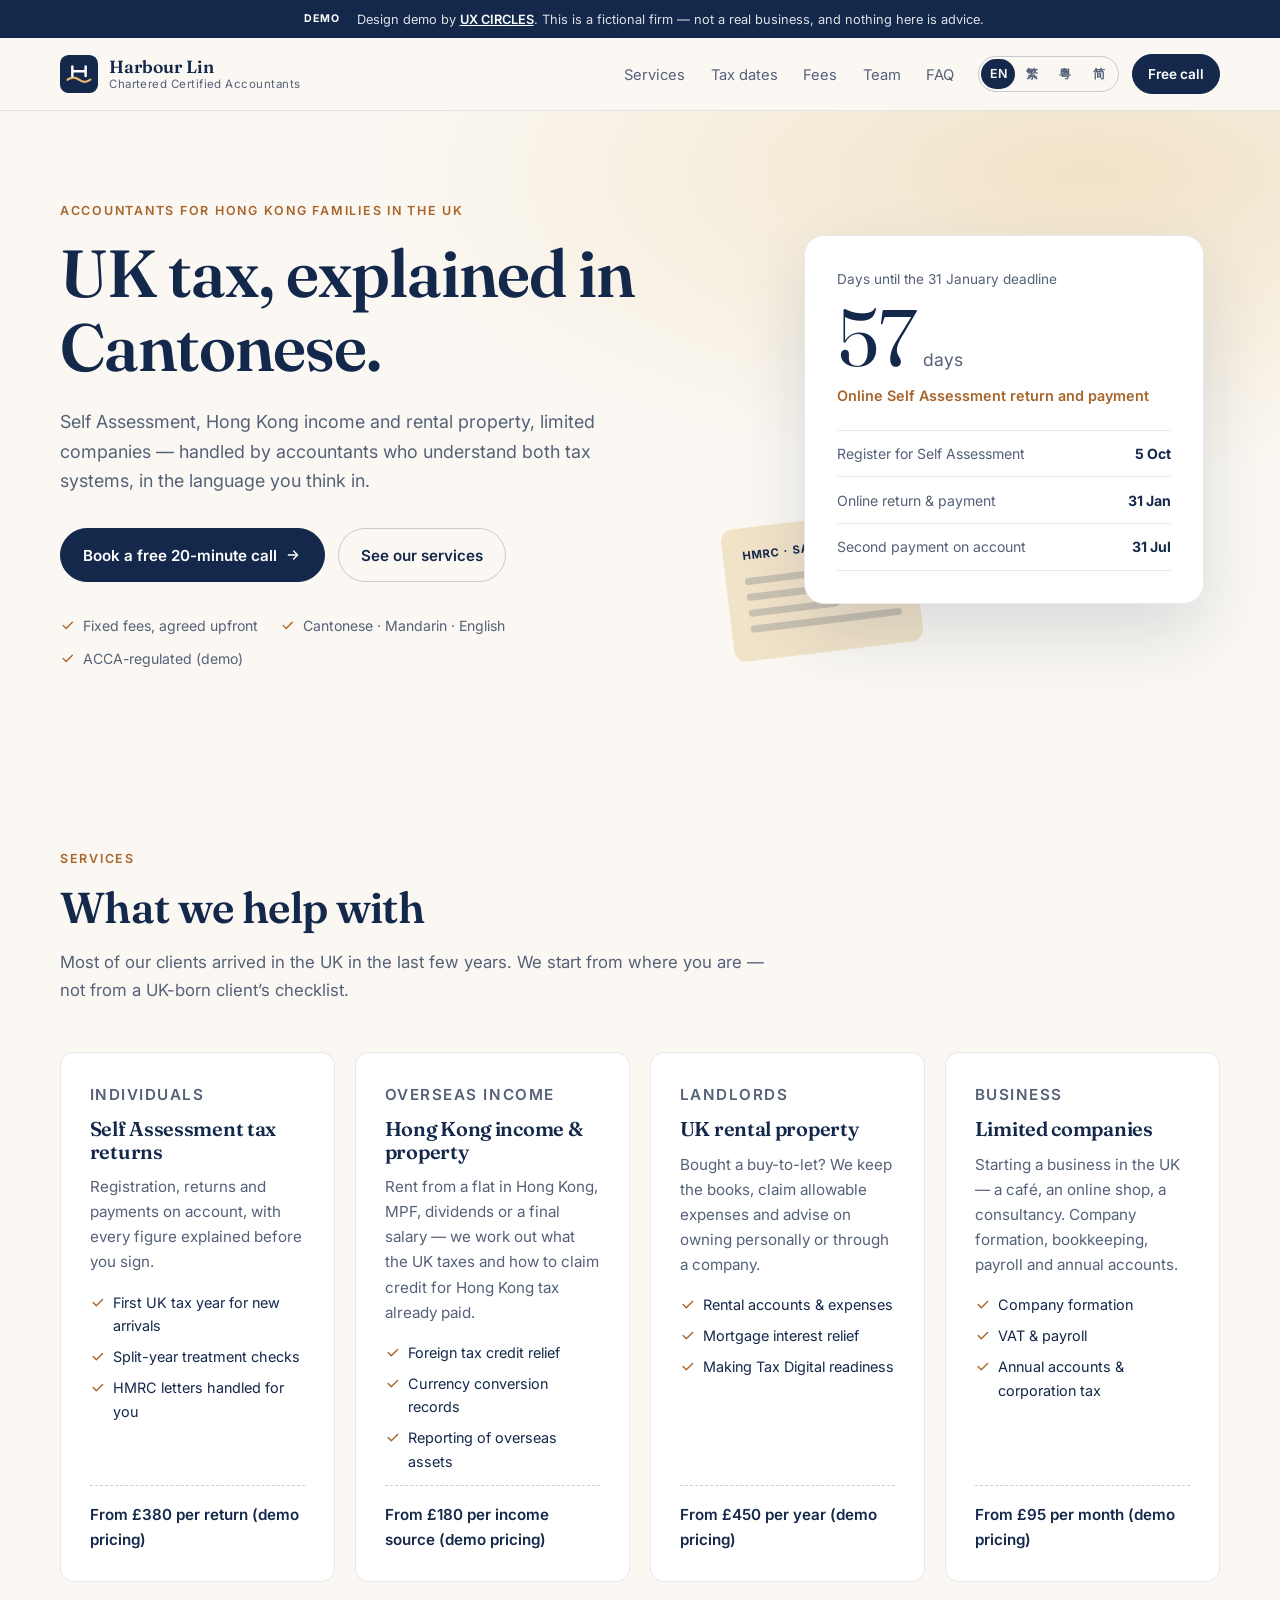
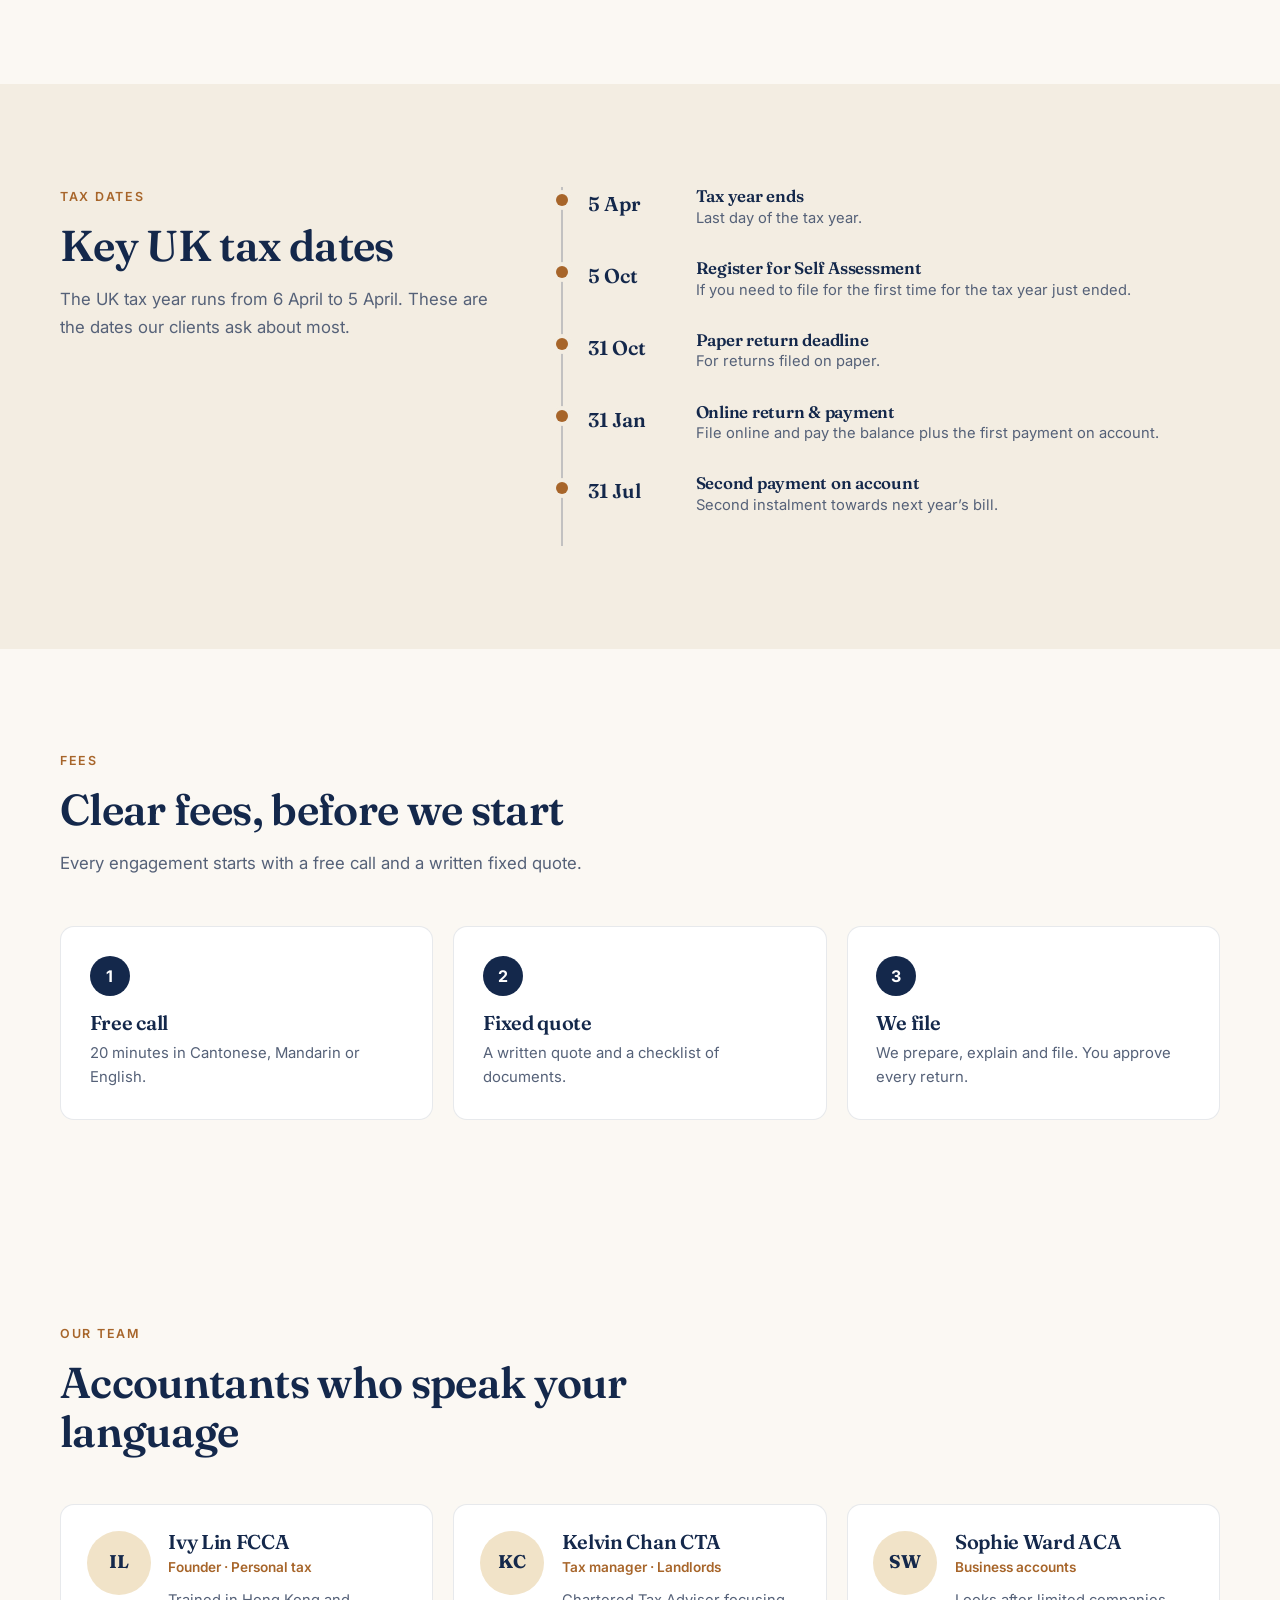
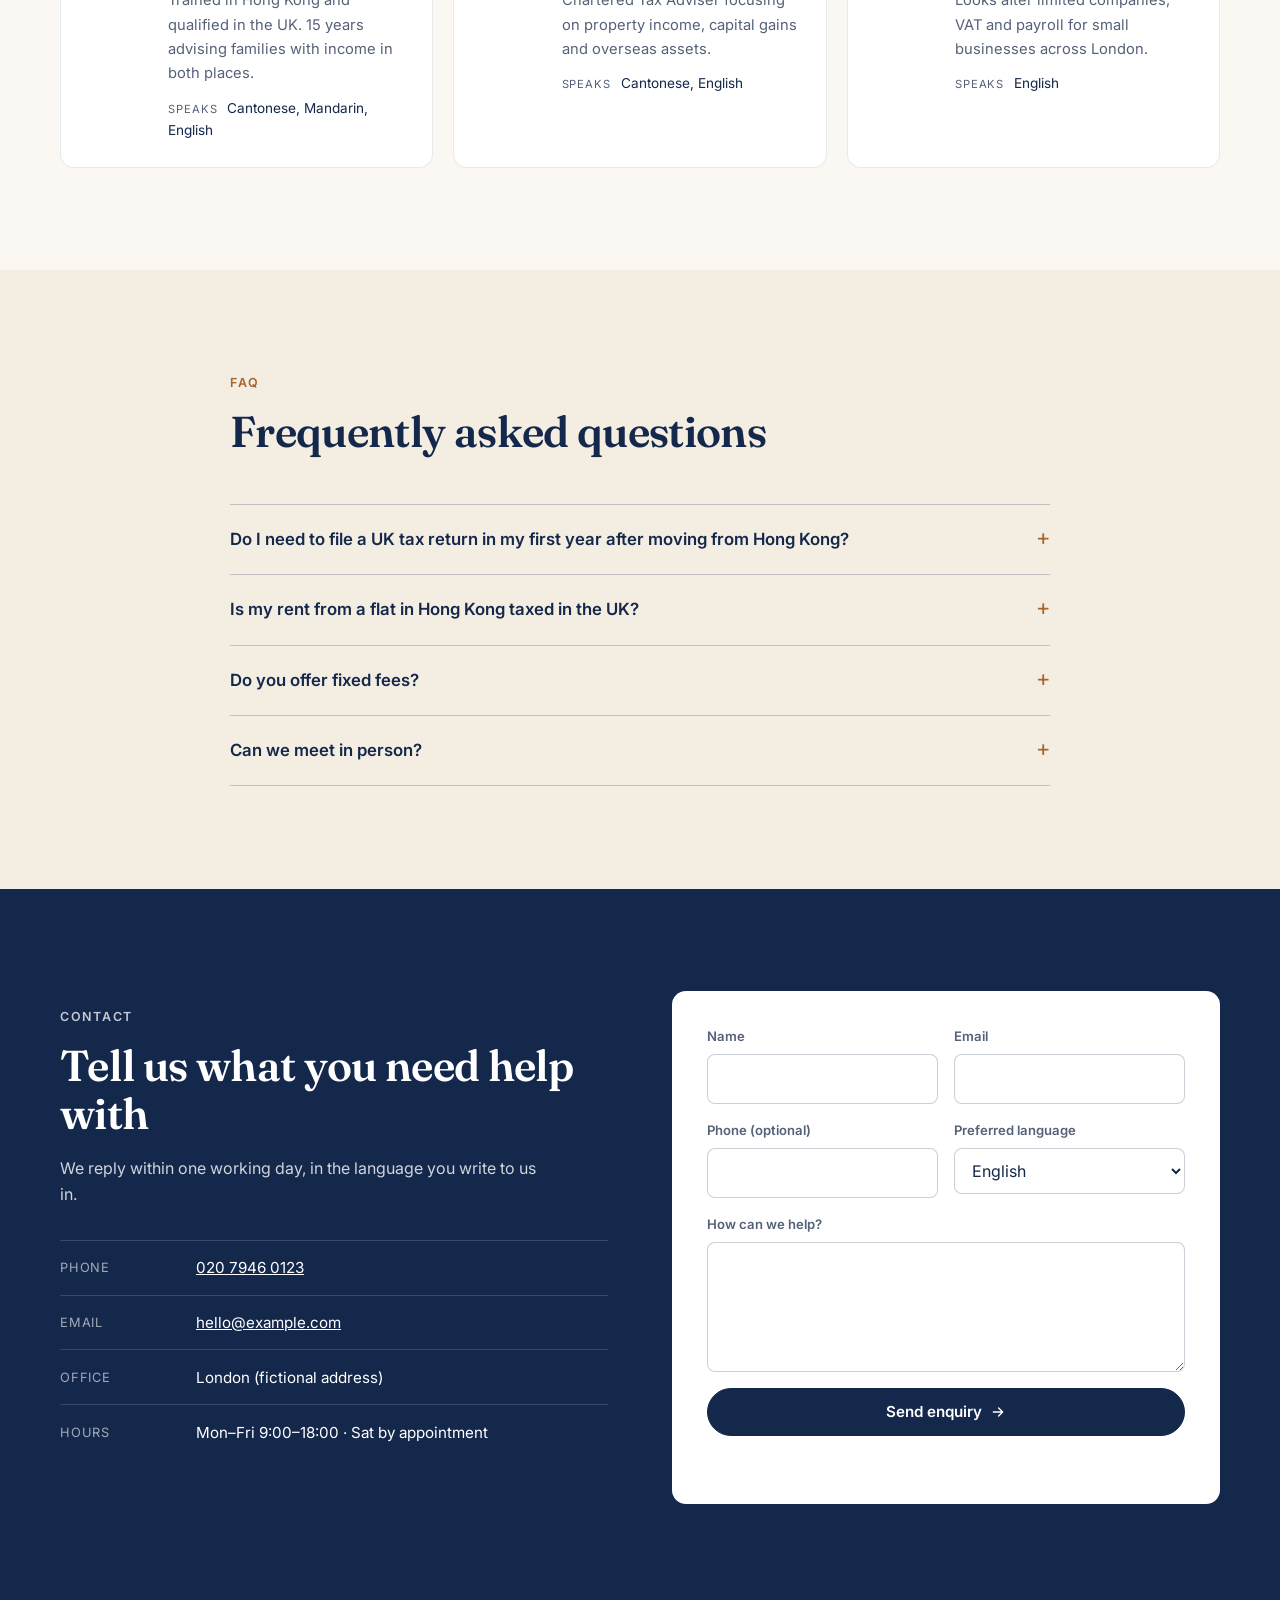
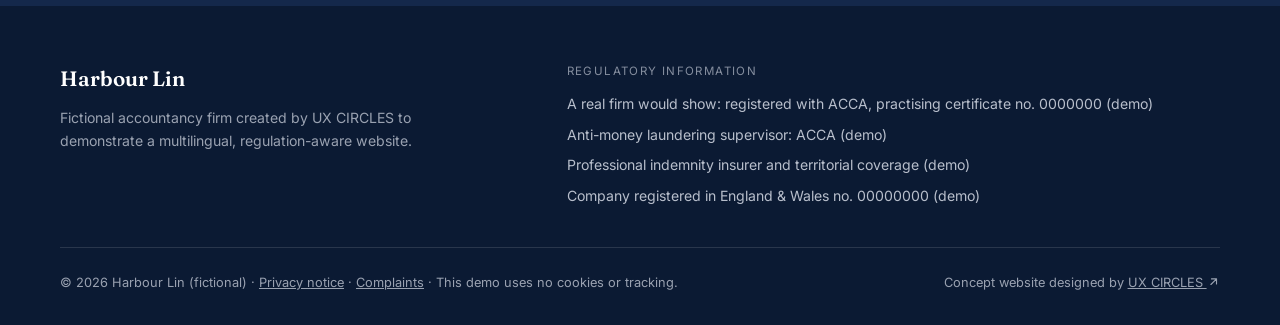
==== commit f553de34: "Add Cantonese (廣東話) version - New /yue/ page in written Cantonese alongside EN, 繁中 and 简中 - lang="yu" ====
--- a/index.html
+++ b/index.html
@@ -9,6 +9,7 @@
 <link rel="canonical" href="https://uxcircles.github.io/demo-accountant/">
 <link rel="alternate" hreflang="en-GB" href="https://uxcircles.github.io/demo-accountant/">
 <link rel="alternate" hreflang="zh-Hant" href="https://uxcircles.github.io/demo-accountant/zh-hant/">
+<link rel="alternate" hreflang="zh-HK" href="https://uxcircles.github.io/demo-accountant/yue/">
 <link rel="alternate" hreflang="zh-Hans" href="https://uxcircles.github.io/demo-accountant/zh-hans/">
 <link rel="alternate" hreflang="x-default" href="https://uxcircles.github.io/demo-accountant/">
 <meta property="og:title" content="Harbour Lin Accountants — Cantonese &amp; Mandarin speaking accountants in London (demo)">
@@ -152,7 +153,7 @@
       <ul><li><a href="#services">Services</a></li><li><a href="#dates">Tax dates</a></li><li><a href="#fees">Fees</a></li><li><a href="#team">Team</a></li><li><a href="#faq">FAQ</a></li></ul>
     </nav>
     <div class="header-tools">
-      <div class="lang-switch" role="group" aria-label="Language"><a href="./" lang="en-GB" hreflang="en-GB" title="English" aria-current="true">EN</a><a href="zh-hant/" lang="zh-Hant" hreflang="zh-Hant" title="繁體中文">繁</a><a href="zh-hans/" lang="zh-Hans" hreflang="zh-Hans" title="简体中文">简</a></div>
+      <div class="lang-switch" role="group" aria-label="Language"><a href="./" lang="en-GB" hreflang="en-GB" title="English" aria-current="true">EN</a><a href="zh-hant/" lang="zh-Hant" hreflang="zh-Hant" title="繁體中文">繁</a><a href="yue/" lang="yue-Hant-HK" hreflang="zh-HK" title="廣東話">粵</a><a href="zh-hans/" lang="zh-Hans" hreflang="zh-Hans" title="简体中文">简</a></div>
       <a class="btn btn-sm" href="#contact">Free call</a>
       <button class="menu-btn" type="button" aria-expanded="false" aria-controls="mobile-nav"><span class="sr">Menu</span><span class="bars" aria-hidden="true"></span></button>
     </div>
@@ -343,7 +344,7 @@
         <label>Name<input name="name" autocomplete="name" required></label>
         <label>Email<input name="email" type="email" autocomplete="email" required></label>
         <label>Phone (optional)<input name="phone" type="tel" autocomplete="tel"></label>
-        <label>Preferred language<select name="lang"><option selected>English</option><option>繁體中文</option><option>简体中文</option><option>Cantonese (spoken)</option></select></label>
+        <label>Preferred language<select name="lang"><option selected>English</option><option>繁體中文</option><option>廣東話</option><option>简体中文</option></select></label>
         <label class="full">How can we help?<textarea name="message" rows="4"></textarea></label>
         <button class="btn full" type="submit">Send enquiry <svg class="ico" viewBox="0 0 24 24" fill="none" stroke="currentColor" stroke-width="2" stroke-linecap="round" stroke-linejoin="round" aria-hidden="true"><path d="M5 12h14M13 6l6 6-6 6"/></svg></button>
         <p class="form-status full" role="status" aria-live="polite"></p>
@@ -357,7 +358,7 @@
     <div class="footer-top">
       <div>
         <p class="footer-brand">Harbour Lin</p>
-        <p class="footer-sub">Fictional accountancy firm created by UX CIRCLES to demonstrate a trilingual, regulation-aware website.</p>
+        <p class="footer-sub">Fictional accountancy firm created by UX CIRCLES to demonstrate a multilingual, regulation-aware website.</p>
       </div>
       <div class="reg">
         <p class="reg-title">Regulatory information</p>
--- a/styles.css
+++ b/styles.css
@@ -10,7 +10,7 @@
 *,*::before,*::after{box-sizing:border-box;margin:0;padding:0}
 html{scroll-behavior:smooth;-webkit-text-size-adjust:100%}
 body{font-family:var(--font-body);color:var(--ink);background:var(--bg);line-height:1.65;font-size:16px;overflow-x:hidden}
-body.lang-zh-hant,body.lang-zh-hans{line-height:1.8;letter-spacing:.02em}
+body.lang-zh-hant,body.lang-zh-hans,body.lang-yue{line-height:1.8;letter-spacing:.02em}
 img,svg{display:block;max-width:100%}
 a{color:inherit}
 .wrap{width:min(1160px,100% - 32px);margin-inline:auto}
@@ -54,9 +54,9 @@
 .btn-ghost:hover{background:var(--surface);border-color:var(--ink)}
 
 .eyebrow{font-size:.78rem;font-weight:600;letter-spacing:.14em;text-transform:uppercase;color:var(--accent-text);margin-bottom:.9rem}
-.lang-zh-hant .eyebrow,.lang-zh-hans .eyebrow{letter-spacing:.2em}
+.lang-zh-hant .eyebrow,.lang-zh-hans .eyebrow,.lang-yue .eyebrow{letter-spacing:.2em}
 h1,h2,h3{font-family:var(--font-display);font-weight:var(--display-weight);line-height:1.12;color:var(--ink);letter-spacing:var(--display-tracking)}
-.lang-zh-hant h1,.lang-zh-hans h1,.lang-zh-hant h2,.lang-zh-hans h2,.lang-zh-hant h3,.lang-zh-hans h3{font-family:var(--font-display-zh);letter-spacing:.02em;line-height:1.3}
+.lang-zh-hant h1,.lang-zh-hans h1,.lang-yue h1,.lang-zh-hant h2,.lang-zh-hans h2,.lang-yue h2,.lang-zh-hant h3,.lang-zh-hans h3,.lang-yue h3{font-family:var(--font-display-zh);letter-spacing:.02em;line-height:1.3}
 h1{font-size:clamp(2.3rem,5.2vw,4.2rem)}
 h2{font-size:clamp(1.8rem,3.4vw,2.7rem)}
 h3{font-size:1.25rem}
@@ -122,7 +122,7 @@
 
 @media (max-width:1000px){.main-nav{display:none}.menu-btn{display:block}.header-tools{margin-left:auto}}
 @media (max-width:860px){.hero-inner,.contact-inner,.footer-top{grid-template-columns:1fr}}
-@media (max-width:560px){.header-tools .btn-sm{display:none}.brand-sub{display:none}.enquiry{grid-template-columns:1fr}.contact-list li{grid-template-columns:1fr;gap:.2rem}.person{flex-direction:column}}
+@media (max-width:560px){.header-tools .btn-sm{display:none}.brand-sub{display:none}.header-inner{gap:.75rem}.header-tools{gap:.5rem}.brand{min-width:0;flex-shrink:1}.brand-name{white-space:nowrap;overflow:hidden;text-overflow:ellipsis}.lang-switch a{min-width:1.75rem;height:1.8rem;font-size:.74rem}.menu-btn{width:40px;height:40px}.bars{top:19px}.enquiry{grid-template-columns:1fr}.contact-list li{grid-template-columns:1fr;gap:.2rem}.person{flex-direction:column}}
 
 
 .hero-visual{position:relative;padding:1rem 1rem 3rem}
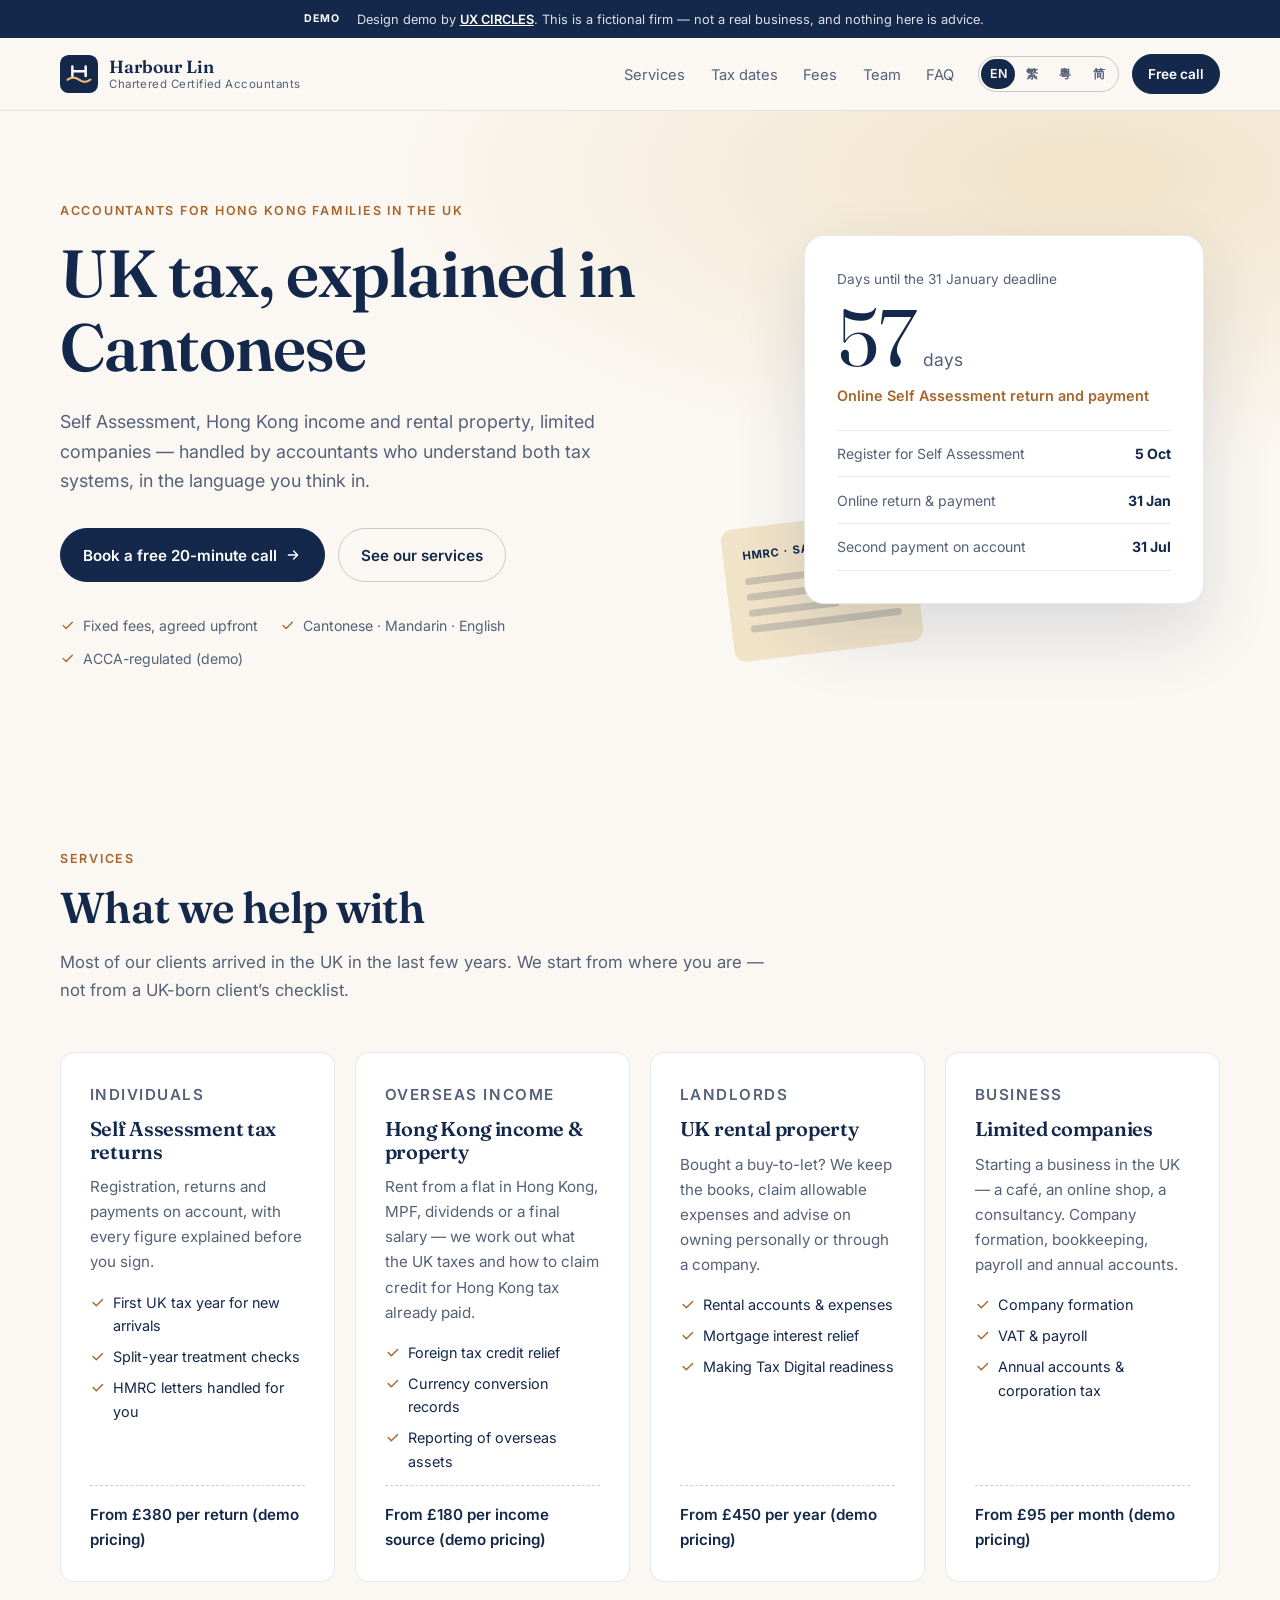
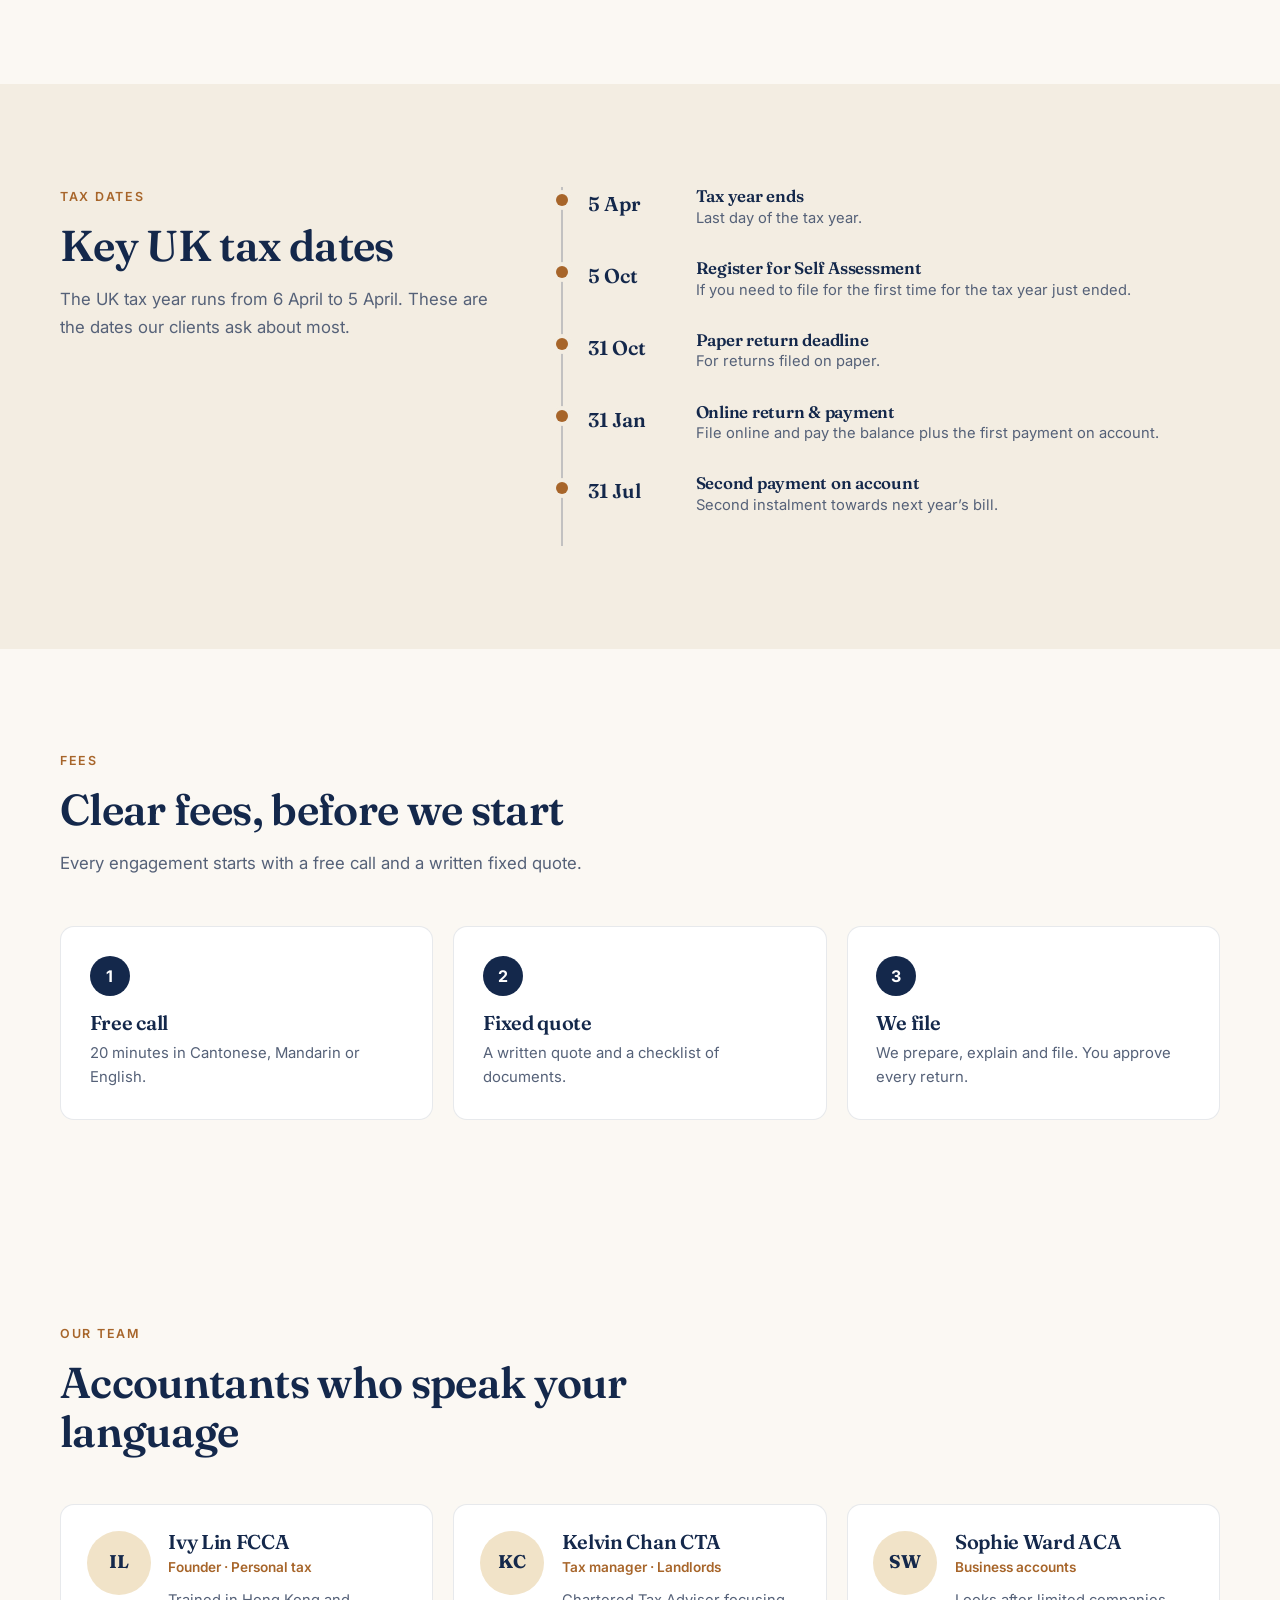
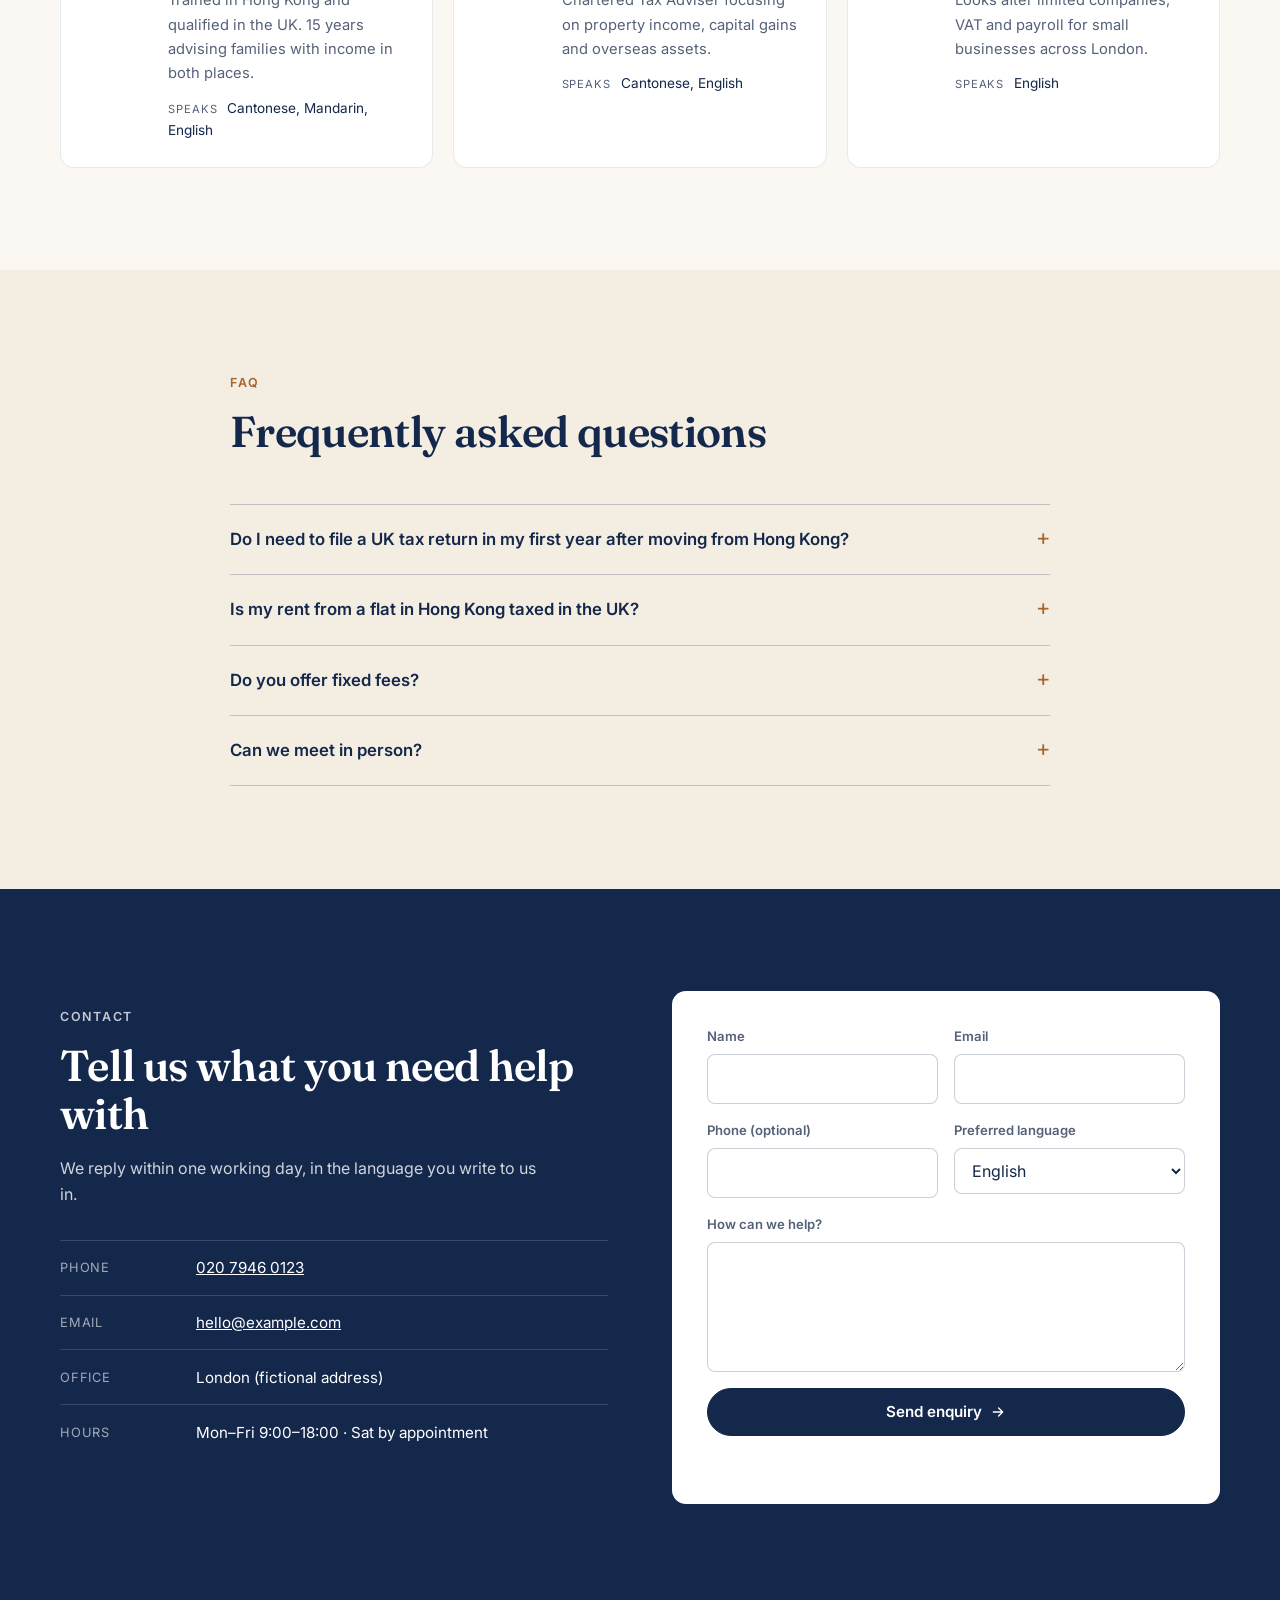
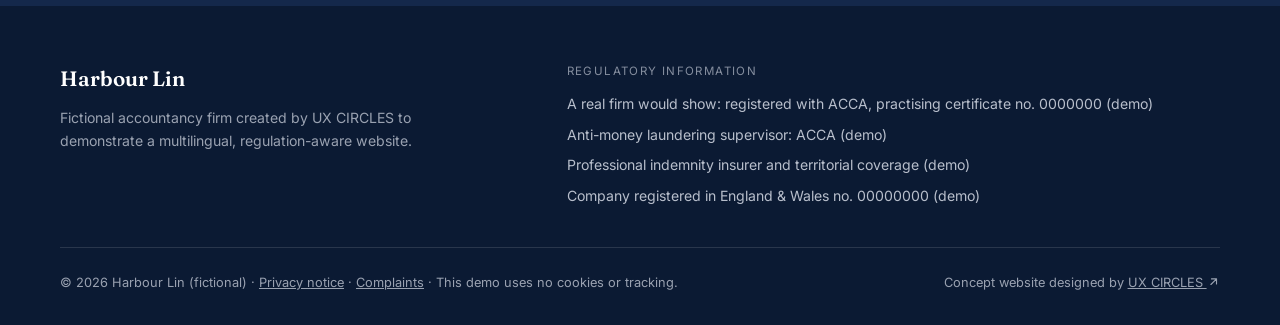
==== commit 3e0b304b: "Remove full stops from headings Co-Authored-By: Claude Opus 5.5 <noreply@anthropic.com> Claude-Sessi" ====
--- a/index.html
+++ b/index.html
@@ -168,7 +168,7 @@
     <div class="wrap hero-inner">
       <div class="hero-copy">
         <p class="eyebrow">Accountants for Hong Kong families in the UK</p>
-        <h1>UK tax, explained in Cantonese.</h1>
+        <h1>UK tax, explained in Cantonese</h1>
         <p class="lede">Self Assessment, Hong Kong income and rental property, limited companies — handled by accountants who understand both tax systems, in the language you think in.</p>
         <div class="hero-actions">
           <a class="btn" href="#contact">Book a free 20-minute call <svg class="ico" viewBox="0 0 24 24" fill="none" stroke="currentColor" stroke-width="2" stroke-linecap="round" stroke-linejoin="round" aria-hidden="true"><path d="M5 12h14M13 6l6 6-6 6"/></svg></a>
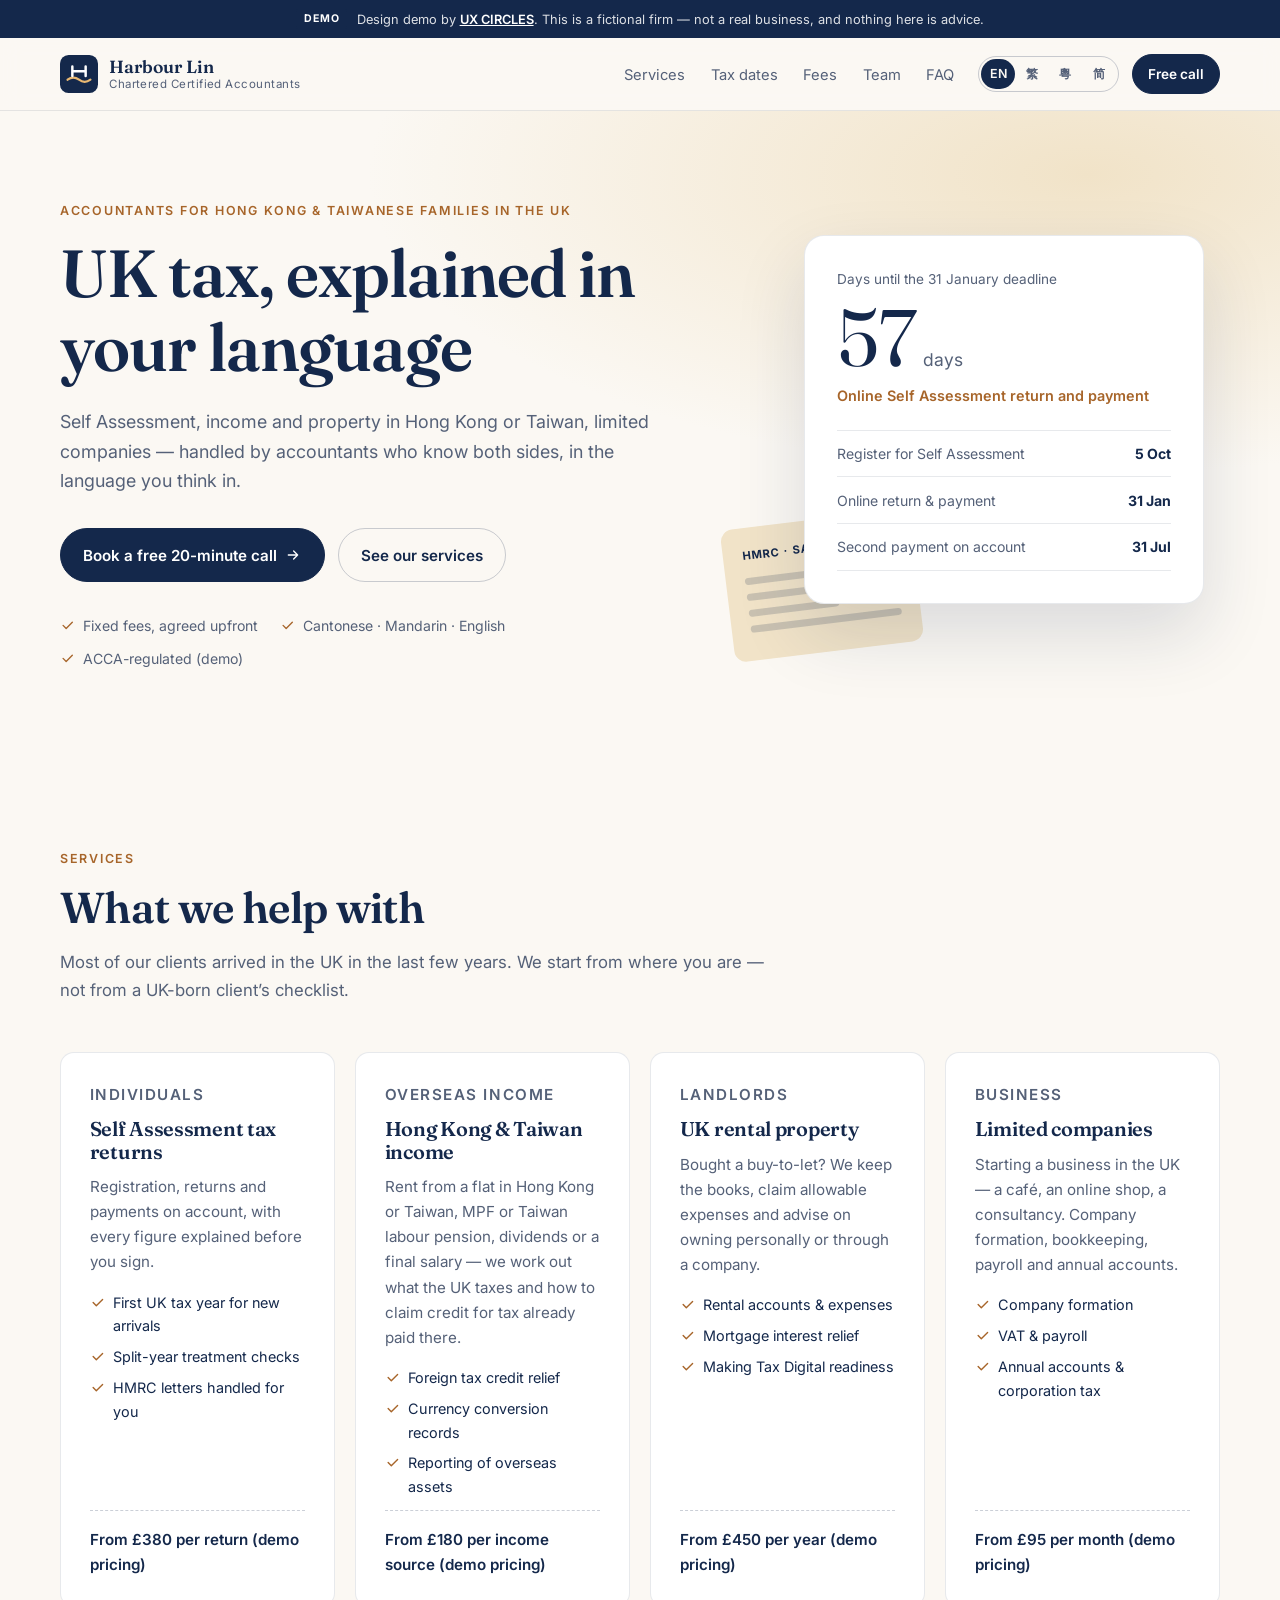
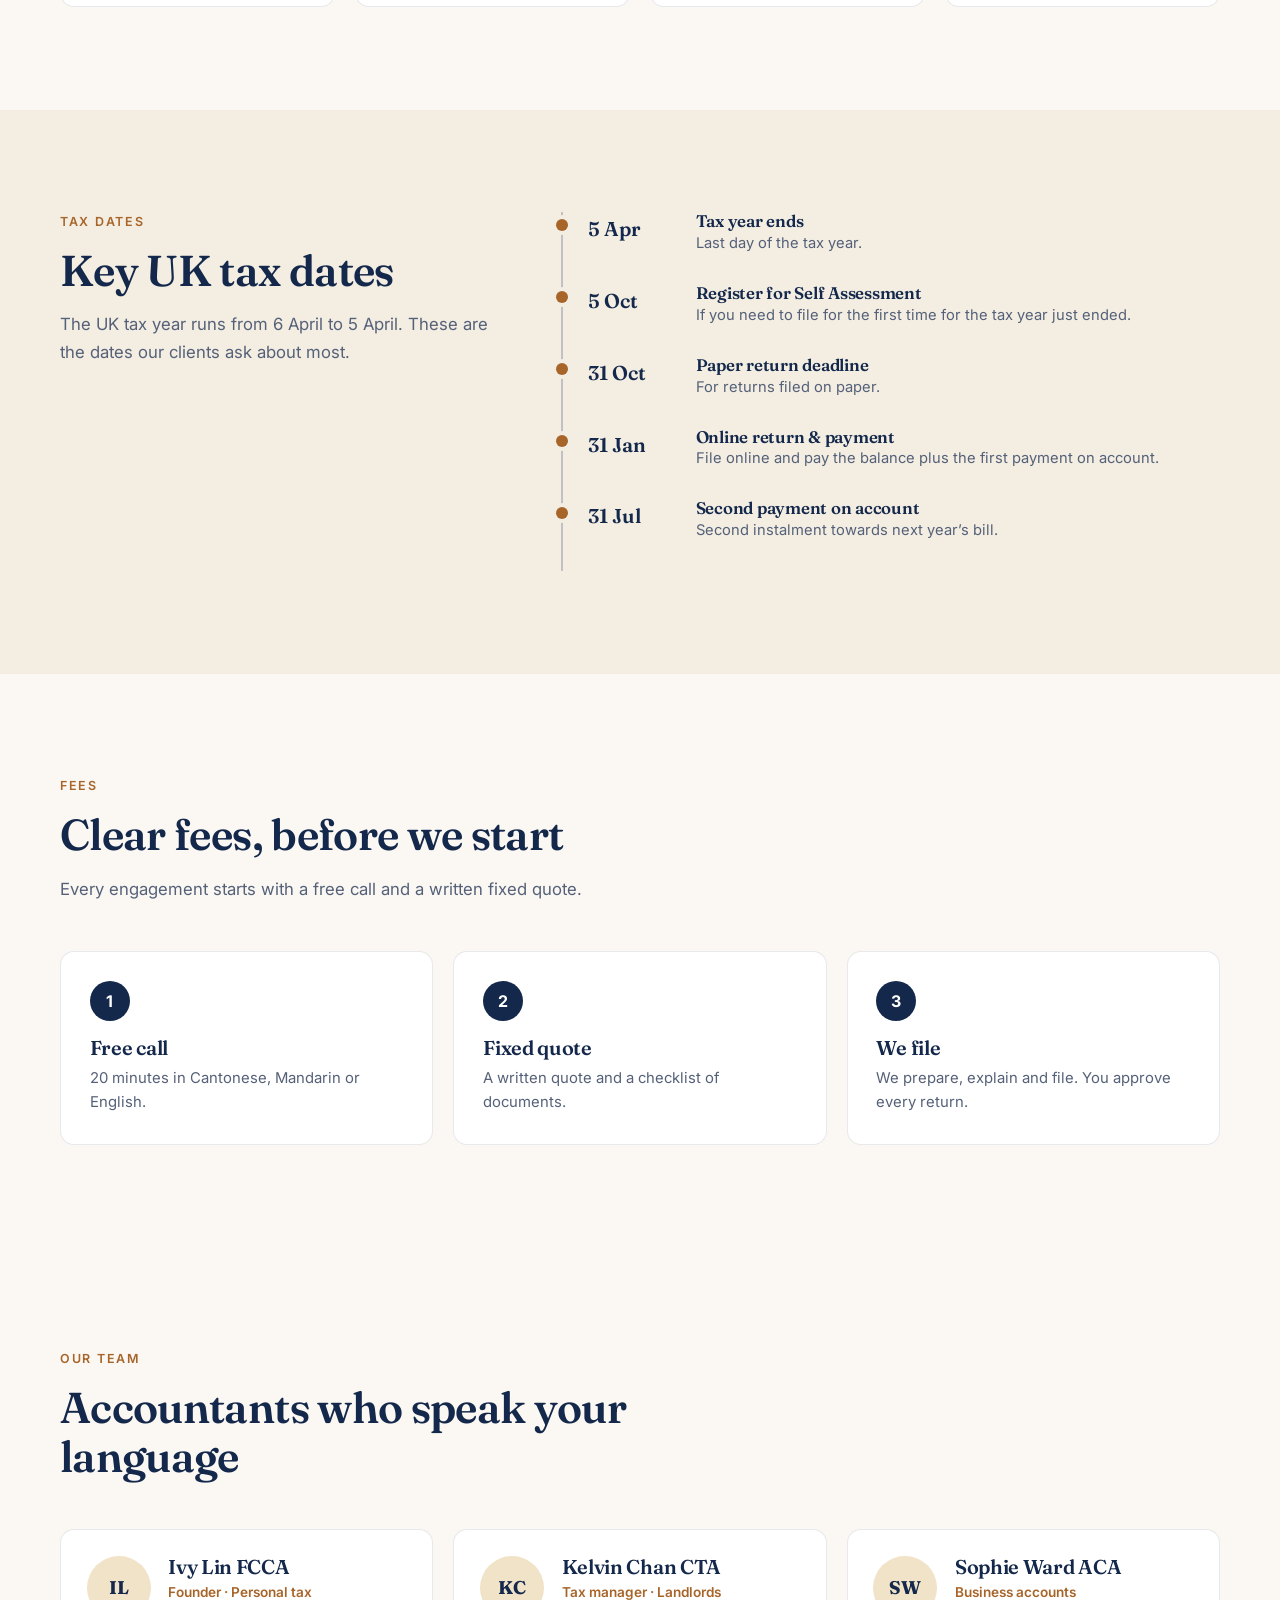
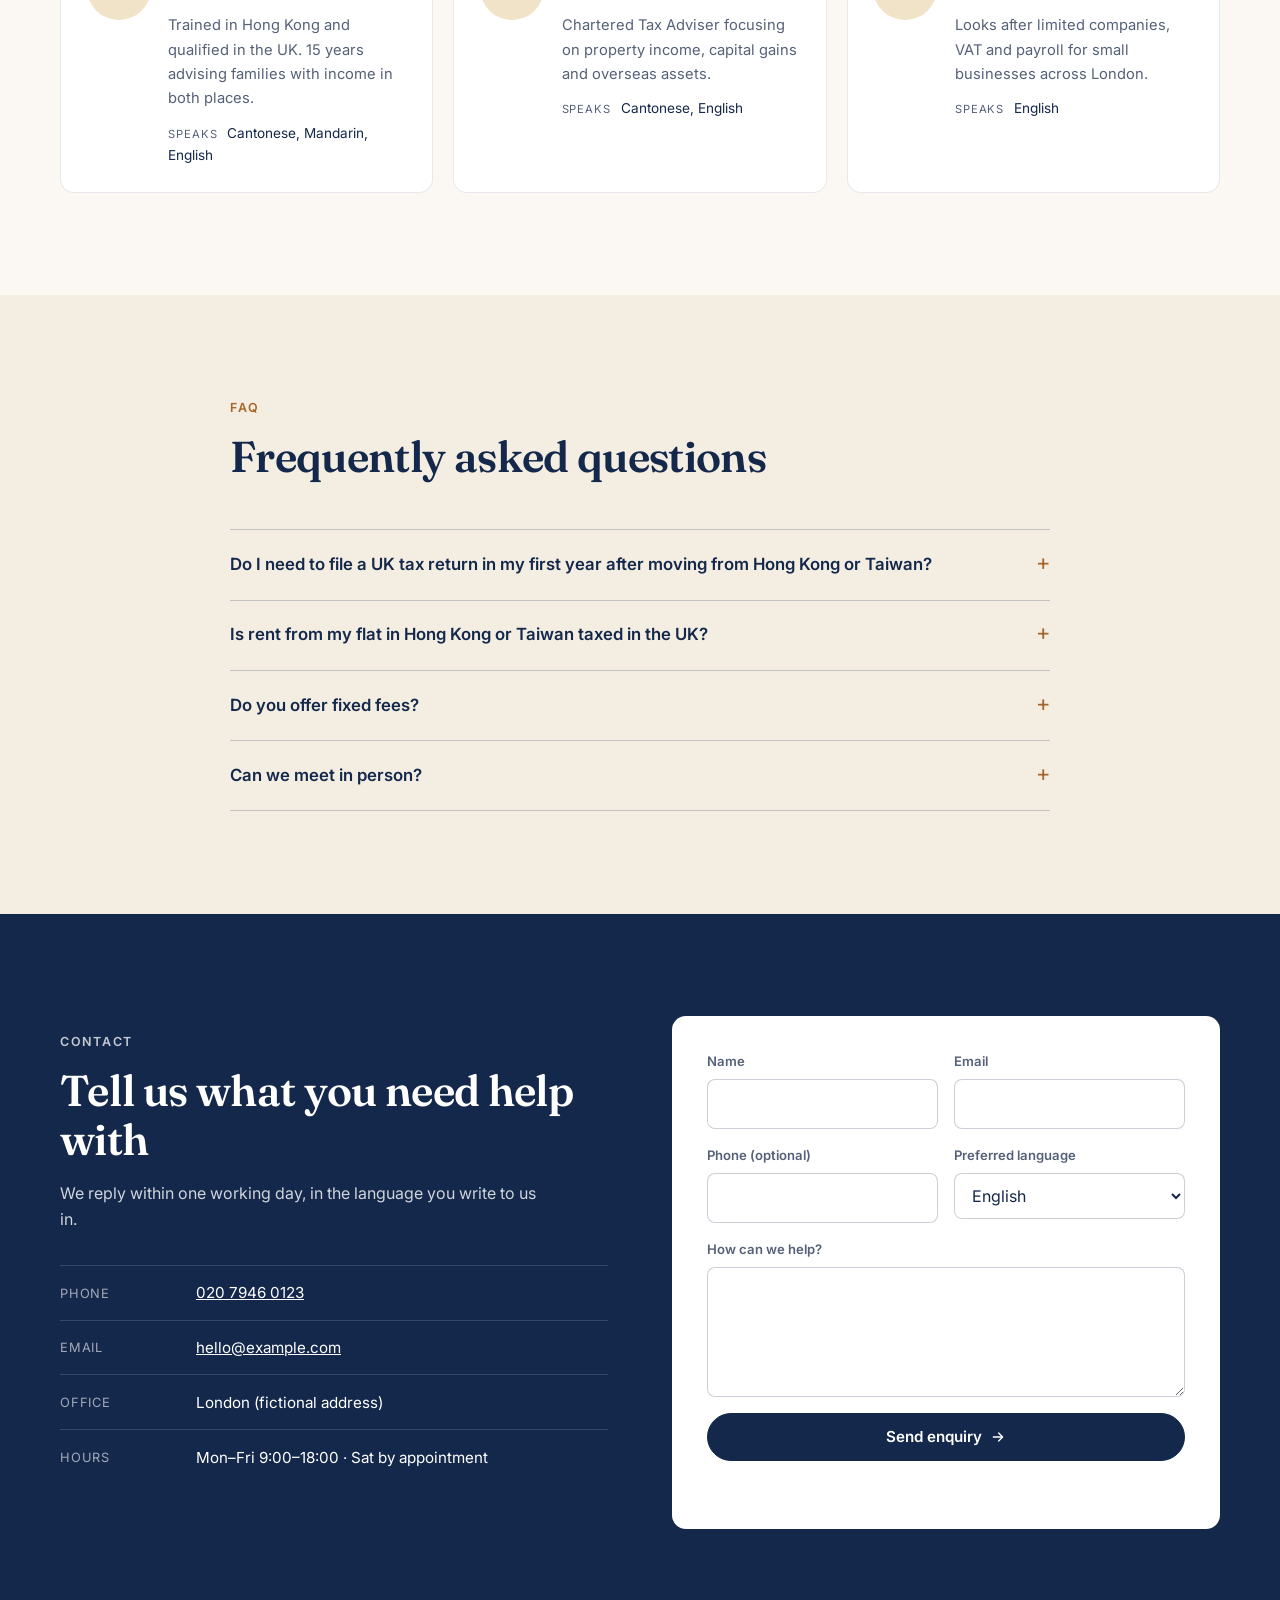
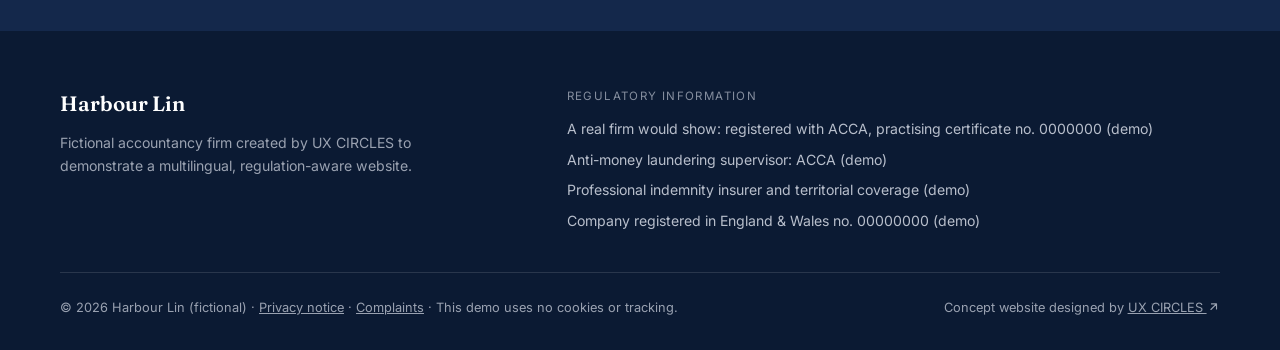
==== commit e4a5208c: "Write Traditional Chinese for both Hong Kong and Taiwan readers - 繁中 now uses neutral wording and co" ====
--- a/index.html
+++ b/index.html
@@ -4,7 +4,7 @@
 <meta charset="utf-8">
 <meta name="viewport" content="width=device-width, initial-scale=1">
 <title>Harbour Lin Accountants — Cantonese &amp; Mandarin speaking accountants in London (demo)</title>
-<meta name="description" content="Fictional demo by UX CIRCLES: a London accountancy firm for Hong Kong BN(O) families and Chinese-speaking clients. Self Assessment, overseas income, landlords and limited companies in English and Chinese.">
+<meta name="description" content="Fictional demo by UX CIRCLES: a London accountancy firm for Hong Kong and Taiwanese families in the UK. Self Assessment, overseas income, landlords and limited companies in English and Chinese.">
 <meta name="robots" content="noindex, follow">
 <link rel="canonical" href="https://uxcircles.github.io/demo-accountant/">
 <link rel="alternate" hreflang="en-GB" href="https://uxcircles.github.io/demo-accountant/">
@@ -13,7 +13,7 @@
 <link rel="alternate" hreflang="zh-Hans" href="https://uxcircles.github.io/demo-accountant/zh-hans/">
 <link rel="alternate" hreflang="x-default" href="https://uxcircles.github.io/demo-accountant/">
 <meta property="og:title" content="Harbour Lin Accountants — Cantonese &amp; Mandarin speaking accountants in London (demo)">
-<meta property="og:description" content="Fictional demo by UX CIRCLES: a London accountancy firm for Hong Kong BN(O) families and Chinese-speaking clients. Self Assessment, overseas income, landlords and limited companies in English and Chinese.">
+<meta property="og:description" content="Fictional demo by UX CIRCLES: a London accountancy firm for Hong Kong and Taiwanese families in the UK. Self Assessment, overseas income, landlords and limited companies in English and Chinese.">
 <meta property="og:type" content="website">
 <meta property="og:url" content="https://uxcircles.github.io/demo-accountant/">
 <meta name="theme-color" content="#14284b">
@@ -31,7 +31,7 @@
       "@id": "https://uxcircles.github.io/demo-accountant/#firm",
       "name": "Harbour Lin",
       "url": "https://uxcircles.github.io/demo-accountant/",
-      "description": "Fictional demo by UX CIRCLES: a London accountancy firm for Hong Kong BN(O) families and Chinese-speaking clients. Self Assessment, overseas income, landlords and limited companies in English and Chinese.",
+      "description": "Fictional demo by UX CIRCLES: a London accountancy firm for Hong Kong and Taiwanese families in the UK. Self Assessment, overseas income, landlords and limited companies in English and Chinese.",
       "telephone": "+44 20 7946 0123",
       "email": "hello@example.com",
       "areaServed": "GB",
@@ -83,8 +83,8 @@
         },
         {
           "@type": "Offer",
-          "name": "Hong Kong income & property",
-          "description": "Rent from a flat in Hong Kong, MPF, dividends or a final salary — we work out what the UK taxes and how to claim credit for Hong Kong tax already paid."
+          "name": "Hong Kong & Taiwan income",
+          "description": "Rent from a flat in Hong Kong or Taiwan, MPF or Taiwan labour pension, dividends or a final salary — we work out what the UK taxes and how to claim credit for tax already paid there."
         },
         {
           "@type": "Offer",
@@ -103,18 +103,18 @@
       "mainEntity": [
         {
           "@type": "Question",
-          "name": "Do I need to file a UK tax return in my first year after moving from Hong Kong?",
+          "name": "Do I need to file a UK tax return in my first year after moving from Hong Kong or Taiwan?",
           "acceptedAnswer": {
             "@type": "Answer",
-            "text": "Often, yes — especially if you still have Hong Kong income, rental property or savings interest, or if you are self-employed. Whether split-year treatment applies depends on when and how you arrived. We check this in the free call."
+            "text": "Often, yes — especially if you still have income, rental property or savings interest in Hong Kong or Taiwan, or if you are self-employed. Whether split-year treatment applies depends on when and how you arrived. We check this in the free call."
           }
         },
         {
           "@type": "Question",
-          "name": "Is my rent from a flat in Hong Kong taxed in the UK?",
+          "name": "Is rent from my flat in Hong Kong or Taiwan taxed in the UK?",
           "acceptedAnswer": {
             "@type": "Answer",
-            "text": "If you are UK tax resident, overseas rental income is generally reportable in the UK. Hong Kong tax already paid can usually be credited against the UK liability, so you are not taxed twice on the same income."
+            "text": "If you are UK tax resident, overseas rental income is generally reportable in the UK. Tax already paid there can usually be credited against the UK liability, so you are not taxed twice on the same income."
           }
         },
         {
@@ -167,9 +167,9 @@
   <section class="hero">
     <div class="wrap hero-inner">
       <div class="hero-copy">
-        <p class="eyebrow">Accountants for Hong Kong families in the UK</p>
-        <h1>UK tax, explained in Cantonese</h1>
-        <p class="lede">Self Assessment, Hong Kong income and rental property, limited companies — handled by accountants who understand both tax systems, in the language you think in.</p>
+        <p class="eyebrow">Accountants for Hong Kong & Taiwanese families in the UK</p>
+        <h1>UK tax, explained in your language</h1>
+        <p class="lede">Self Assessment, income and property in Hong Kong or Taiwan, limited companies — handled by accountants who know both sides, in the language you think in.</p>
         <div class="hero-actions">
           <a class="btn" href="#contact">Book a free 20-minute call <svg class="ico" viewBox="0 0 24 24" fill="none" stroke="currentColor" stroke-width="2" stroke-linecap="round" stroke-linejoin="round" aria-hidden="true"><path d="M5 12h14M13 6l6 6-6 6"/></svg></a>
           <a class="btn btn-ghost" href="#services">See our services</a>
@@ -210,8 +210,8 @@
       </article>
       <article class="svc">
         <p class="svc-kicker">Overseas income</p>
-        <h3>Hong Kong income & property</h3>
-        <p>Rent from a flat in Hong Kong, MPF, dividends or a final salary — we work out what the UK taxes and how to claim credit for Hong Kong tax already paid.</p>
+        <h3>Hong Kong & Taiwan income</h3>
+        <p>Rent from a flat in Hong Kong or Taiwan, MPF or Taiwan labour pension, dividends or a final salary — we work out what the UK taxes and how to claim credit for tax already paid there.</p>
         <ul class="ticks"><li><svg class="ico ico-check" viewBox="0 0 24 24" fill="none" stroke="currentColor" stroke-width="2.2" stroke-linecap="round" stroke-linejoin="round" aria-hidden="true"><path d="M5 12l5 5L20 7"/></svg><span>Foreign tax credit relief</span></li><li><svg class="ico ico-check" viewBox="0 0 24 24" fill="none" stroke="currentColor" stroke-width="2.2" stroke-linecap="round" stroke-linejoin="round" aria-hidden="true"><path d="M5 12l5 5L20 7"/></svg><span>Currency conversion records</span></li><li><svg class="ico ico-check" viewBox="0 0 24 24" fill="none" stroke="currentColor" stroke-width="2.2" stroke-linecap="round" stroke-linejoin="round" aria-hidden="true"><path d="M5 12l5 5L20 7"/></svg><span>Reporting of overseas assets</span></li></ul>
         <p class="svc-price">From £180 per income source (demo pricing)</p>
       </article>
@@ -309,12 +309,12 @@
       </header>
       <div class="faq">
       <details class="qa">
-        <summary>Do I need to file a UK tax return in my first year after moving from Hong Kong?</summary>
-        <div><p>Often, yes — especially if you still have Hong Kong income, rental property or savings interest, or if you are self-employed. Whether split-year treatment applies depends on when and how you arrived. We check this in the free call.</p></div>
+        <summary>Do I need to file a UK tax return in my first year after moving from Hong Kong or Taiwan?</summary>
+        <div><p>Often, yes — especially if you still have income, rental property or savings interest in Hong Kong or Taiwan, or if you are self-employed. Whether split-year treatment applies depends on when and how you arrived. We check this in the free call.</p></div>
       </details>
       <details class="qa">
-        <summary>Is my rent from a flat in Hong Kong taxed in the UK?</summary>
-        <div><p>If you are UK tax resident, overseas rental income is generally reportable in the UK. Hong Kong tax already paid can usually be credited against the UK liability, so you are not taxed twice on the same income.</p></div>
+        <summary>Is rent from my flat in Hong Kong or Taiwan taxed in the UK?</summary>
+        <div><p>If you are UK tax resident, overseas rental income is generally reportable in the UK. Tax already paid there can usually be credited against the UK liability, so you are not taxed twice on the same income.</p></div>
       </details>
       <details class="qa">
         <summary>Do you offer fixed fees?</summary>
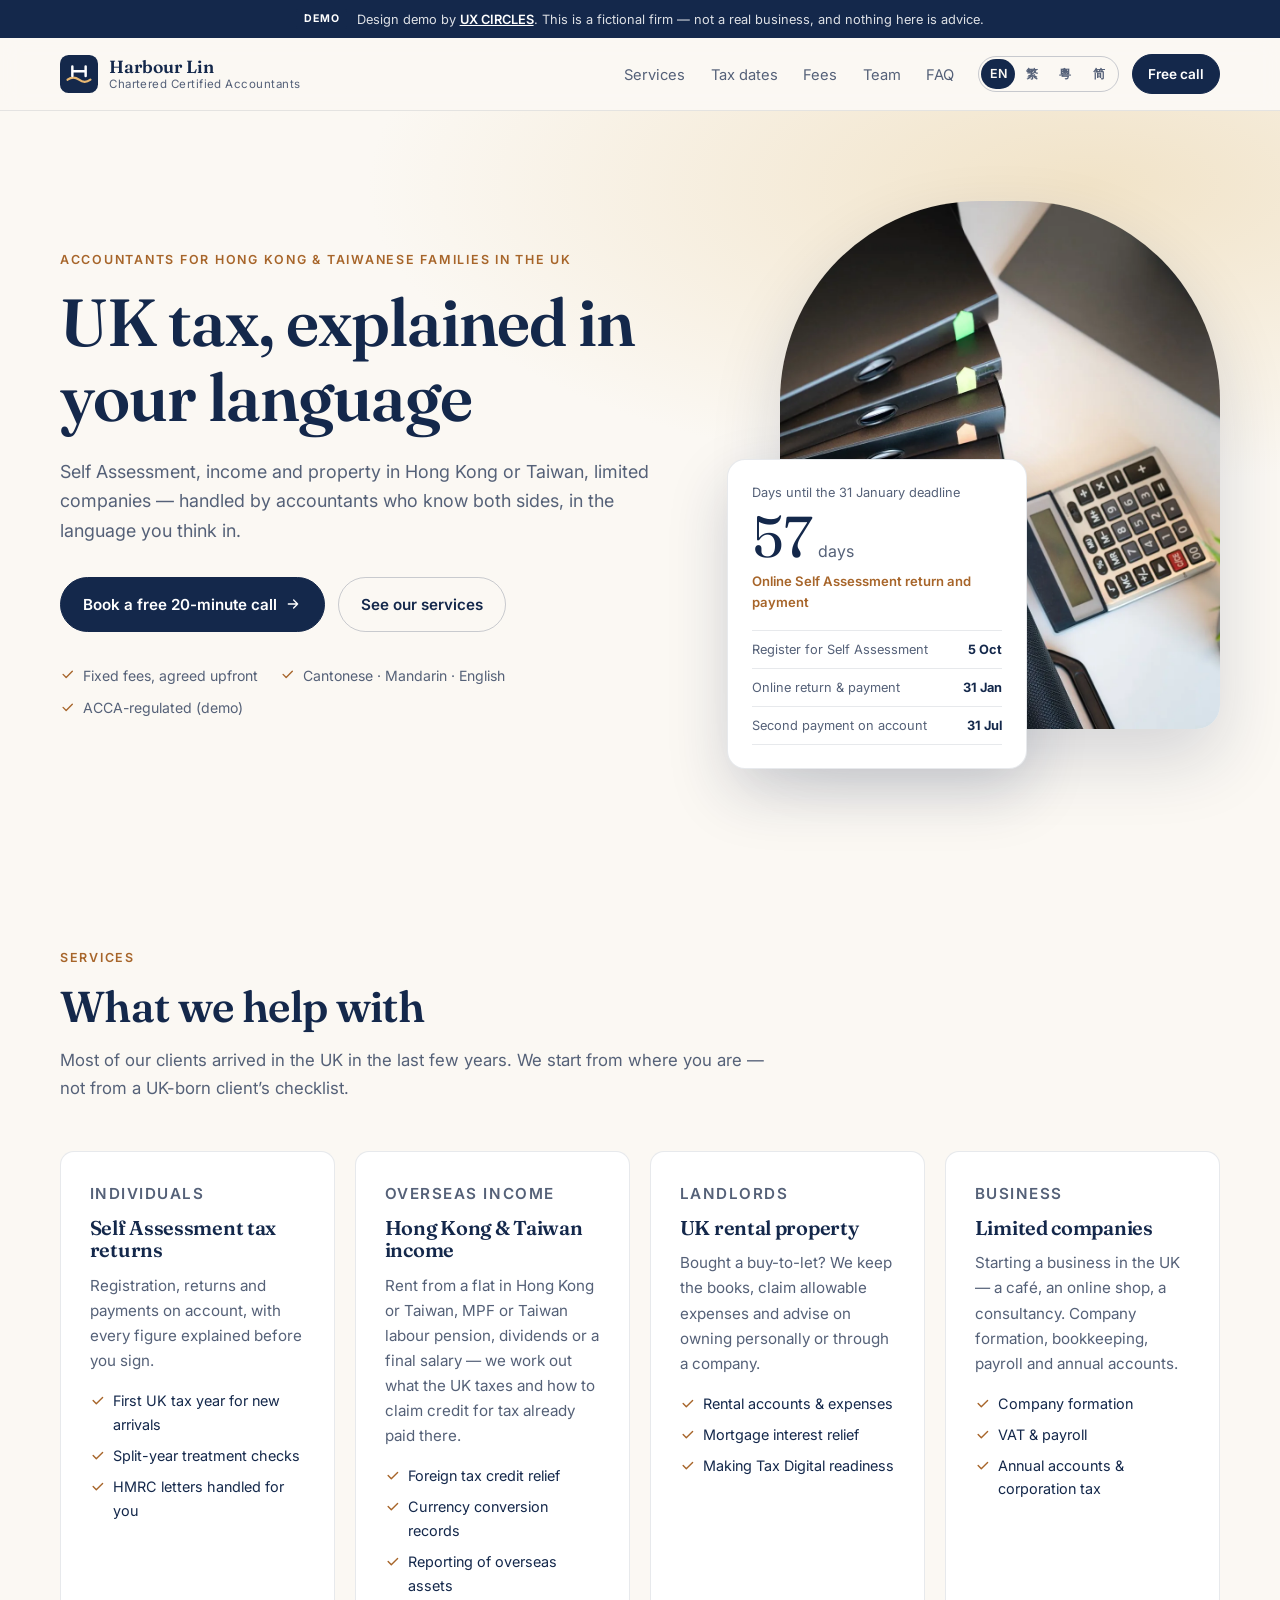
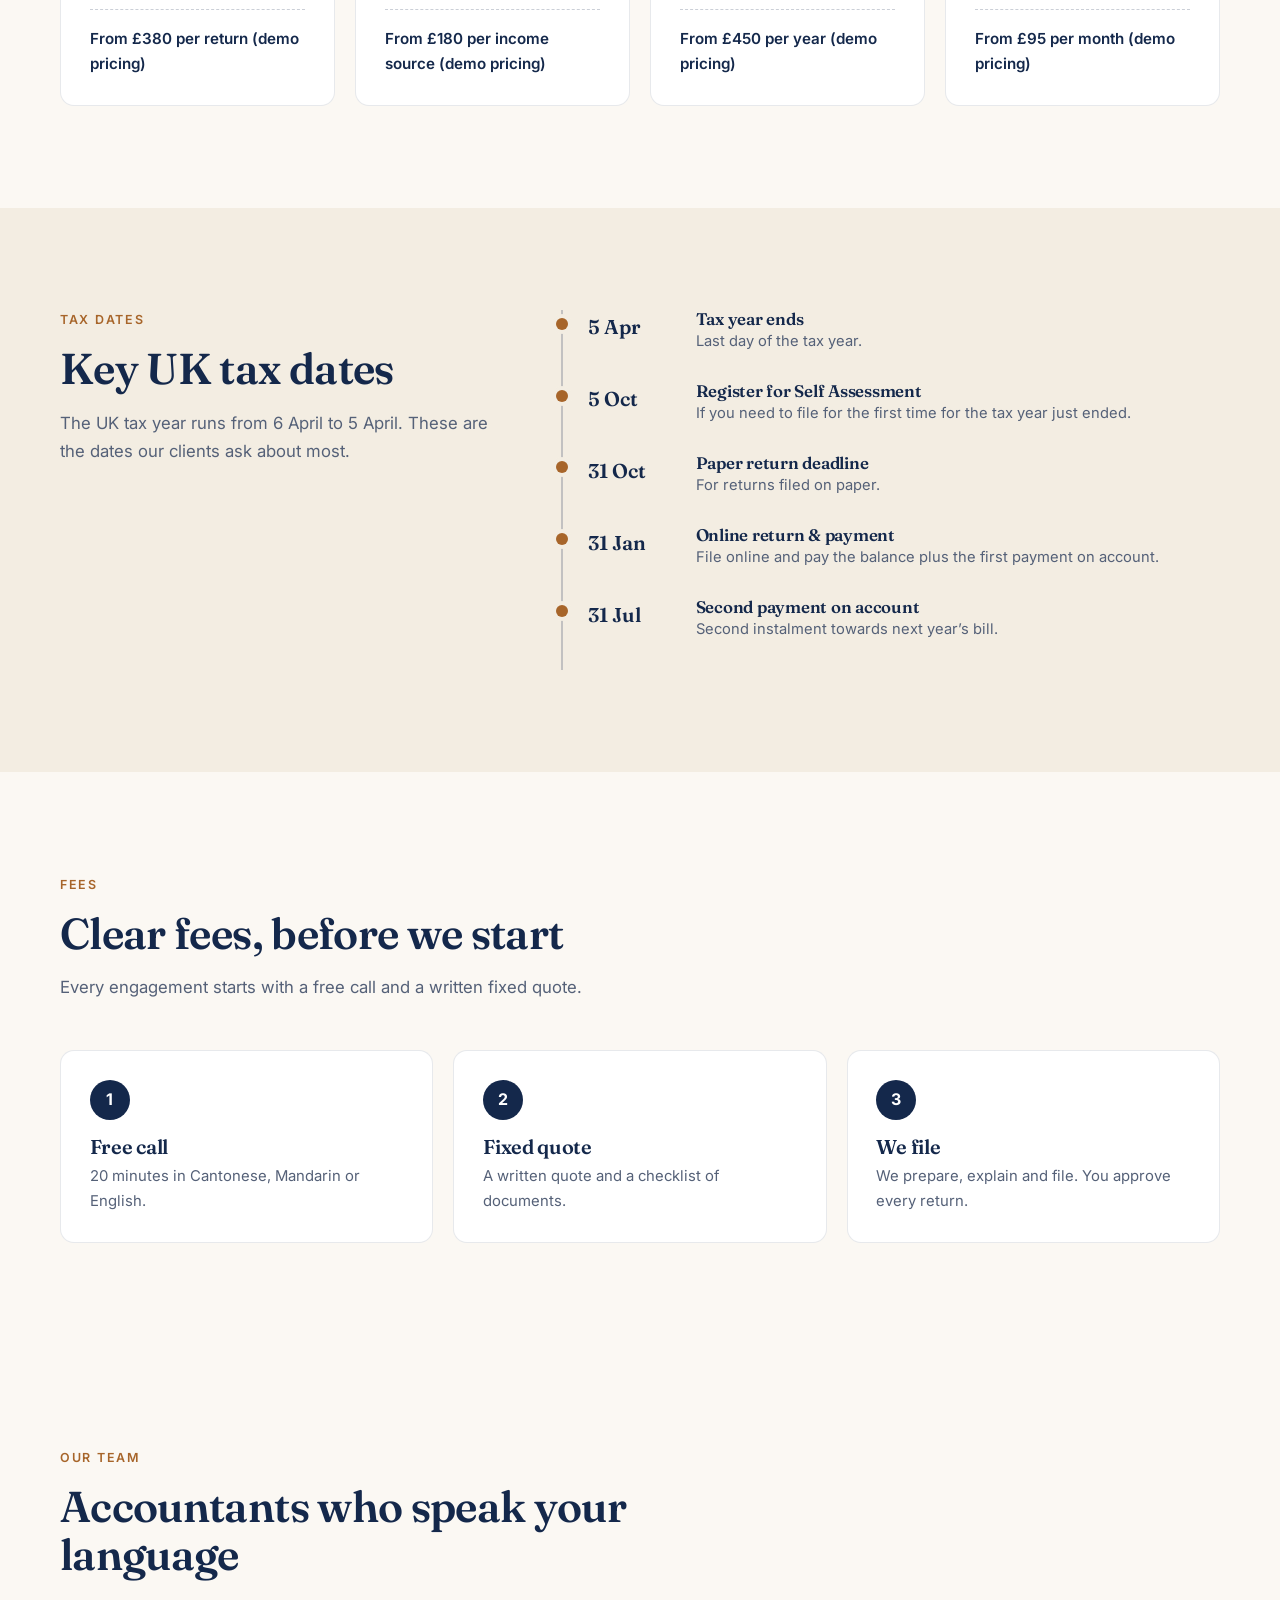
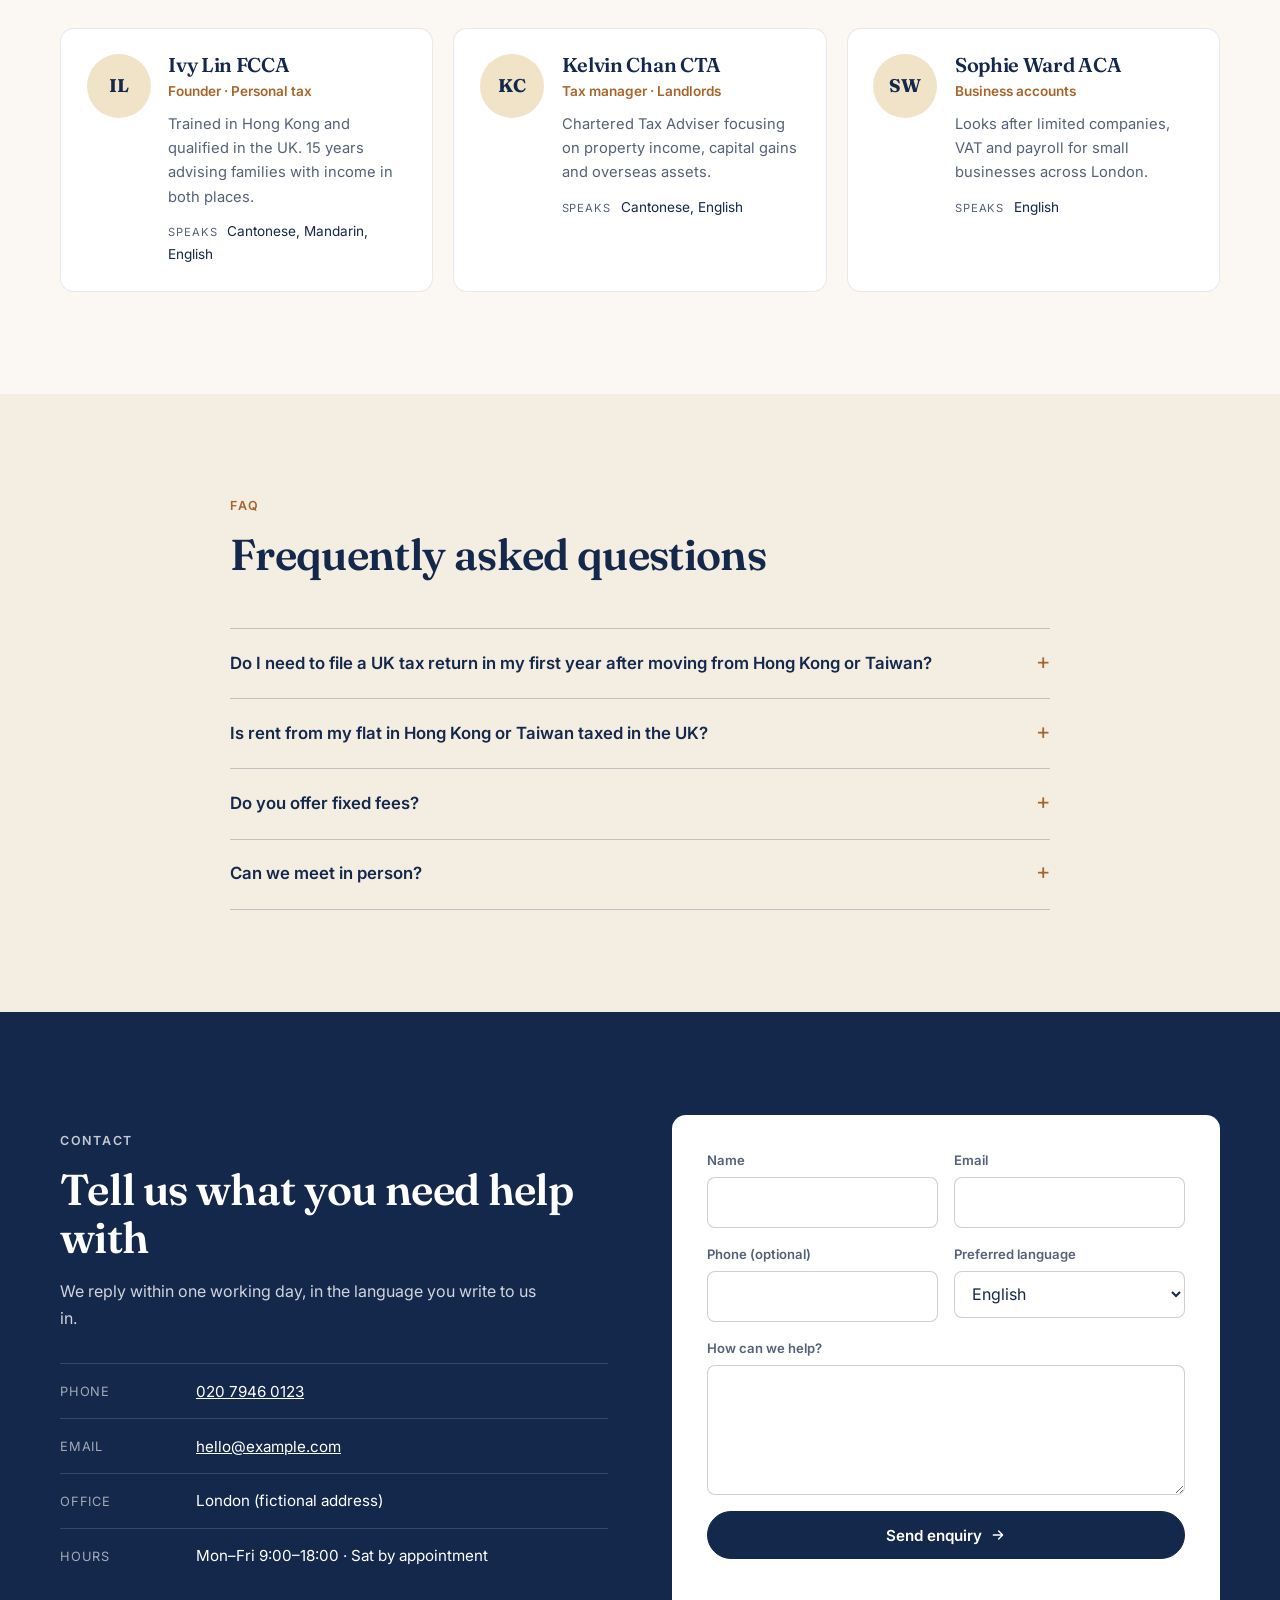
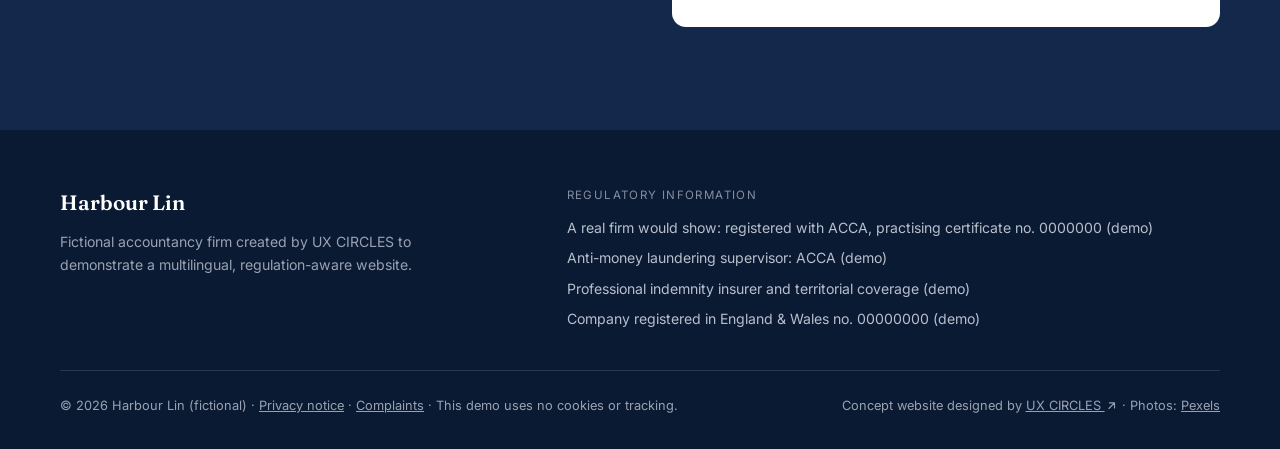
==== commit 2d8eb0a6: "Distinct hero design with Pexels photography - Each demo now has its own hero layout so the three si" ====
--- a/index.html
+++ b/index.html
@@ -177,6 +177,9 @@
         <ul class="trust"><li><svg class="ico ico-check" viewBox="0 0 24 24" fill="none" stroke="currentColor" stroke-width="2.2" stroke-linecap="round" stroke-linejoin="round" aria-hidden="true"><path d="M5 12l5 5L20 7"/></svg><span>Fixed fees, agreed upfront</span></li><li><svg class="ico ico-check" viewBox="0 0 24 24" fill="none" stroke="currentColor" stroke-width="2.2" stroke-linecap="round" stroke-linejoin="round" aria-hidden="true"><path d="M5 12l5 5L20 7"/></svg><span>Cantonese · Mandarin · English</span></li><li><svg class="ico ico-check" viewBox="0 0 24 24" fill="none" stroke="currentColor" stroke-width="2.2" stroke-linecap="round" stroke-linejoin="round" aria-hidden="true"><path d="M5 12l5 5L20 7"/></svg><span>ACCA-regulated (demo)</span></li></ul>
       </div>
       <div class="hero-visual">
+        <figure class="hero-photo">
+          <img src="img/hero-desk.webp" alt="" width="1000" height="1200">
+        </figure>
         <div class="deadline-card">
           <p class="dc-label">Days until the 31 January deadline</p>
           <p class="dc-num"><span data-countdown>—</span><small>days</small></p>
@@ -186,9 +189,6 @@
             <div><span>Online return & payment</span><b>31 Jan</b></div>
             <div><span>Second payment on account</span><b>31 Jul</b></div>
           </div>
-        </div>
-        <div class="receipt" aria-hidden="true">
-          <p>HMRC · SA100</p><i></i><i></i><i class="s"></i><i></i>
         </div></div>
     </div>
   </section>
@@ -368,7 +368,7 @@
     </div>
     <div class="footer-bottom">
       <p>© 2026 Harbour Lin (fictional) · <a href="#contact">Privacy notice</a> · <a href="#contact">Complaints</a> · This demo uses no cookies or tracking.</p>
-      <p>Concept website designed by <a href="https://ux-circles.com/professionals">UX CIRCLES <svg class="ico" viewBox="0 0 24 24" fill="none" stroke="currentColor" stroke-width="2" stroke-linecap="round" stroke-linejoin="round" aria-hidden="true"><path d="M7 17L17 7M8 7h9v9"/></svg></a></p>
+      <p>Concept website designed by <a href="https://ux-circles.com/professionals">UX CIRCLES <svg class="ico" viewBox="0 0 24 24" fill="none" stroke="currentColor" stroke-width="2" stroke-linecap="round" stroke-linejoin="round" aria-hidden="true"><path d="M7 17L17 7M8 7h9v9"/></svg></a> · Photos: <a href="https://www.pexels.com/">Pexels</a></p>
     </div>
   </div>
 </footer>
--- a/styles.css
+++ b/styles.css
@@ -125,19 +125,18 @@
 @media (max-width:560px){.header-tools .btn-sm{display:none}.brand-sub{display:none}.header-inner{gap:.75rem}.header-tools{gap:.5rem}.brand{min-width:0;flex-shrink:1}.brand-name{white-space:nowrap;overflow:hidden;text-overflow:ellipsis}.lang-switch a{min-width:1.75rem;height:1.8rem;font-size:.74rem}.menu-btn{width:40px;height:40px}.bars{top:19px}.enquiry{grid-template-columns:1fr}.contact-list li{grid-template-columns:1fr;gap:.2rem}.person{flex-direction:column}}
 
 
-.hero-visual{position:relative;padding:1rem 1rem 3rem}
-.deadline-card{position:relative;z-index:2;background:#fff;border:1px solid var(--line);border-radius:20px;padding:2rem;box-shadow:0 30px 70px rgba(20,40,75,.14);max-width:400px;margin-left:auto}
-.dc-label{font-size:.85rem;color:var(--muted)}
-.dc-num{font-family:var(--font-display);font-size:5rem;line-height:1;color:var(--ink);margin:.4rem 0;display:flex;align-items:baseline;gap:.4rem}
-.dc-num small{font-size:1.1rem;color:var(--muted);font-family:var(--font-body)}
-.dc-note{font-size:.9rem;font-weight:600;color:var(--accent-text)}
-.dc-rows{margin-top:1.4rem;border-top:1px solid var(--line);display:grid}
-.dc-rows div{display:flex;justify-content:space-between;gap:1rem;padding:.7rem 0;border-bottom:1px solid var(--line);font-size:.88rem}
+.hero-visual{position:relative;padding:0 0 2.5rem 3rem}
+.hero-photo{margin:0;border-radius:200px 200px 24px 24px;overflow:hidden;aspect-ratio:5/6;max-width:440px;margin-left:auto;box-shadow:0 30px 70px rgba(20,40,75,.16)}
+.hero-photo img{width:100%;height:100%;object-fit:cover}
+.deadline-card{position:absolute;left:0;bottom:0;z-index:2;background:#fff;border:1px solid var(--line);border-radius:18px;padding:1.4rem 1.5rem;box-shadow:0 24px 60px rgba(20,40,75,.18);width:300px}
+.dc-label{font-size:.8rem;color:var(--muted)}
+.dc-num{font-family:var(--font-display);font-size:3.6rem;line-height:1;color:var(--ink);margin:.3rem 0;display:flex;align-items:baseline;gap:.4rem}
+.dc-num small{font-size:1rem;color:var(--muted);font-family:var(--font-body)}
+.dc-note{font-size:.82rem;font-weight:600;color:var(--accent-text)}
+.dc-rows{margin-top:1rem;border-top:1px solid var(--line);display:grid}
+.dc-rows div{display:flex;justify-content:space-between;gap:1rem;padding:.5rem 0;border-bottom:1px solid var(--line);font-size:.8rem}
 .dc-rows span{color:var(--muted)}
-.receipt{position:absolute;z-index:1;left:0;bottom:0;width:190px;background:#f1e3c8;border-radius:12px;padding:1.2rem;transform:rotate(-7deg)}
-.receipt p{font-size:.7rem;font-weight:700;letter-spacing:.1em;color:#14284b;margin-bottom:.8rem}
-.receipt i{display:block;height:7px;border-radius:4px;background:rgba(20,40,75,.18);margin:.55rem 0}
-.receipt i.s{width:60%}
+.dc-rows b{white-space:nowrap}
 .dates-inner{display:grid;grid-template-columns:.8fr 1.2fr;gap:3rem;align-items:start}
 .timeline{list-style:none;border-left:2px solid var(--line-strong);margin-left:.5rem}
 .timeline li{display:grid;grid-template-columns:5.5rem 1fr;gap:1.2rem;padding:0 0 1.8rem 1.6rem;position:relative}
@@ -149,5 +148,5 @@
 .steps li{background:var(--card);border:1px solid var(--line);border-radius:var(--radius);padding:1.8rem}
 .steps .n{display:grid;place-items:center;width:40px;height:40px;border-radius:50%;background:var(--ink);color:#fff;font-weight:700;margin-bottom:1rem}
 .steps p{color:var(--muted);font-size:.93rem;margin-top:.4rem}
-@media (max-width:860px){.dates-inner,.steps{grid-template-columns:1fr}.deadline-card{margin:0 auto}}
-@media (max-width:560px){.timeline li{grid-template-columns:1fr;gap:.2rem}.receipt{display:none}.hero-visual{padding:0}}
+@media (max-width:860px){.dates-inner,.steps{grid-template-columns:1fr}.hero-visual{padding:0 0 2rem}.hero-photo{margin:0 auto;max-width:360px}.deadline-card{left:50%;transform:translateX(-50%);bottom:-1rem}}
+@media (max-width:560px){.timeline li{grid-template-columns:1fr;gap:.2rem}.hero-photo{max-width:300px}.deadline-card{width:280px}}
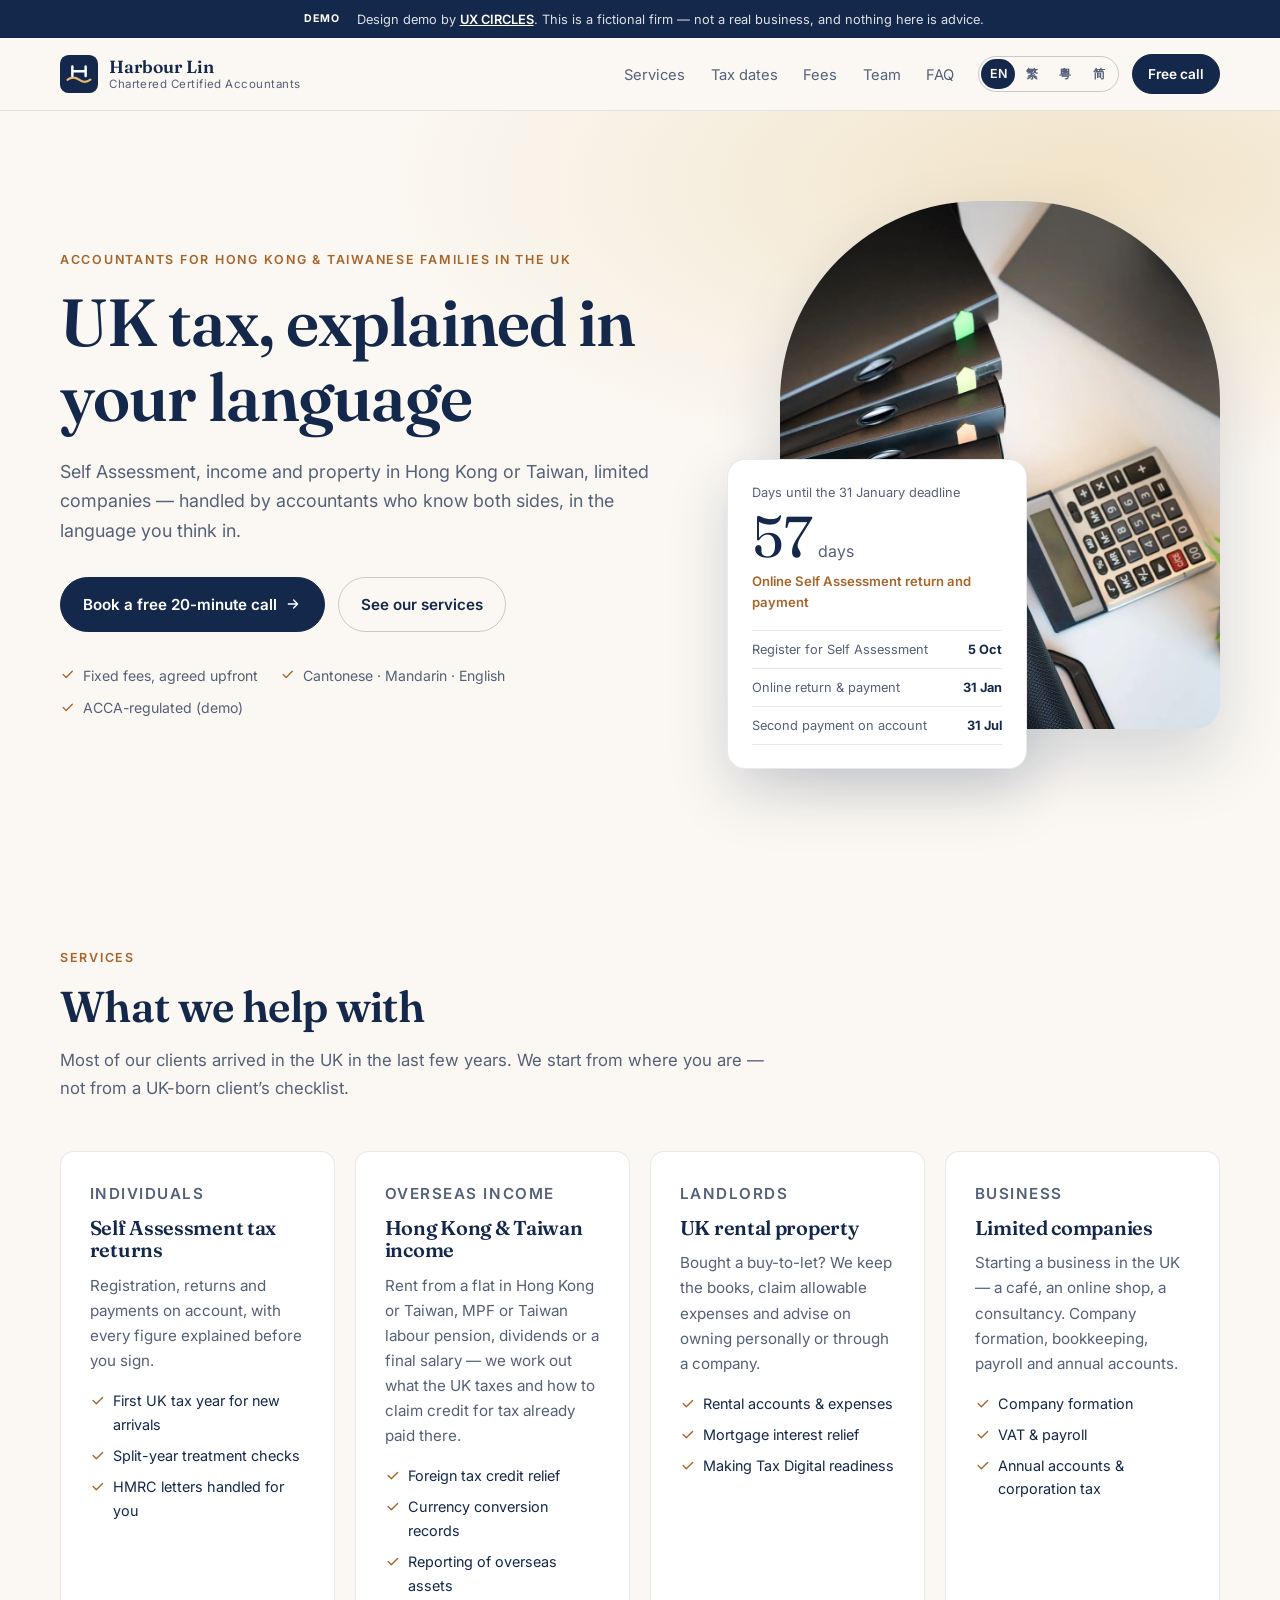
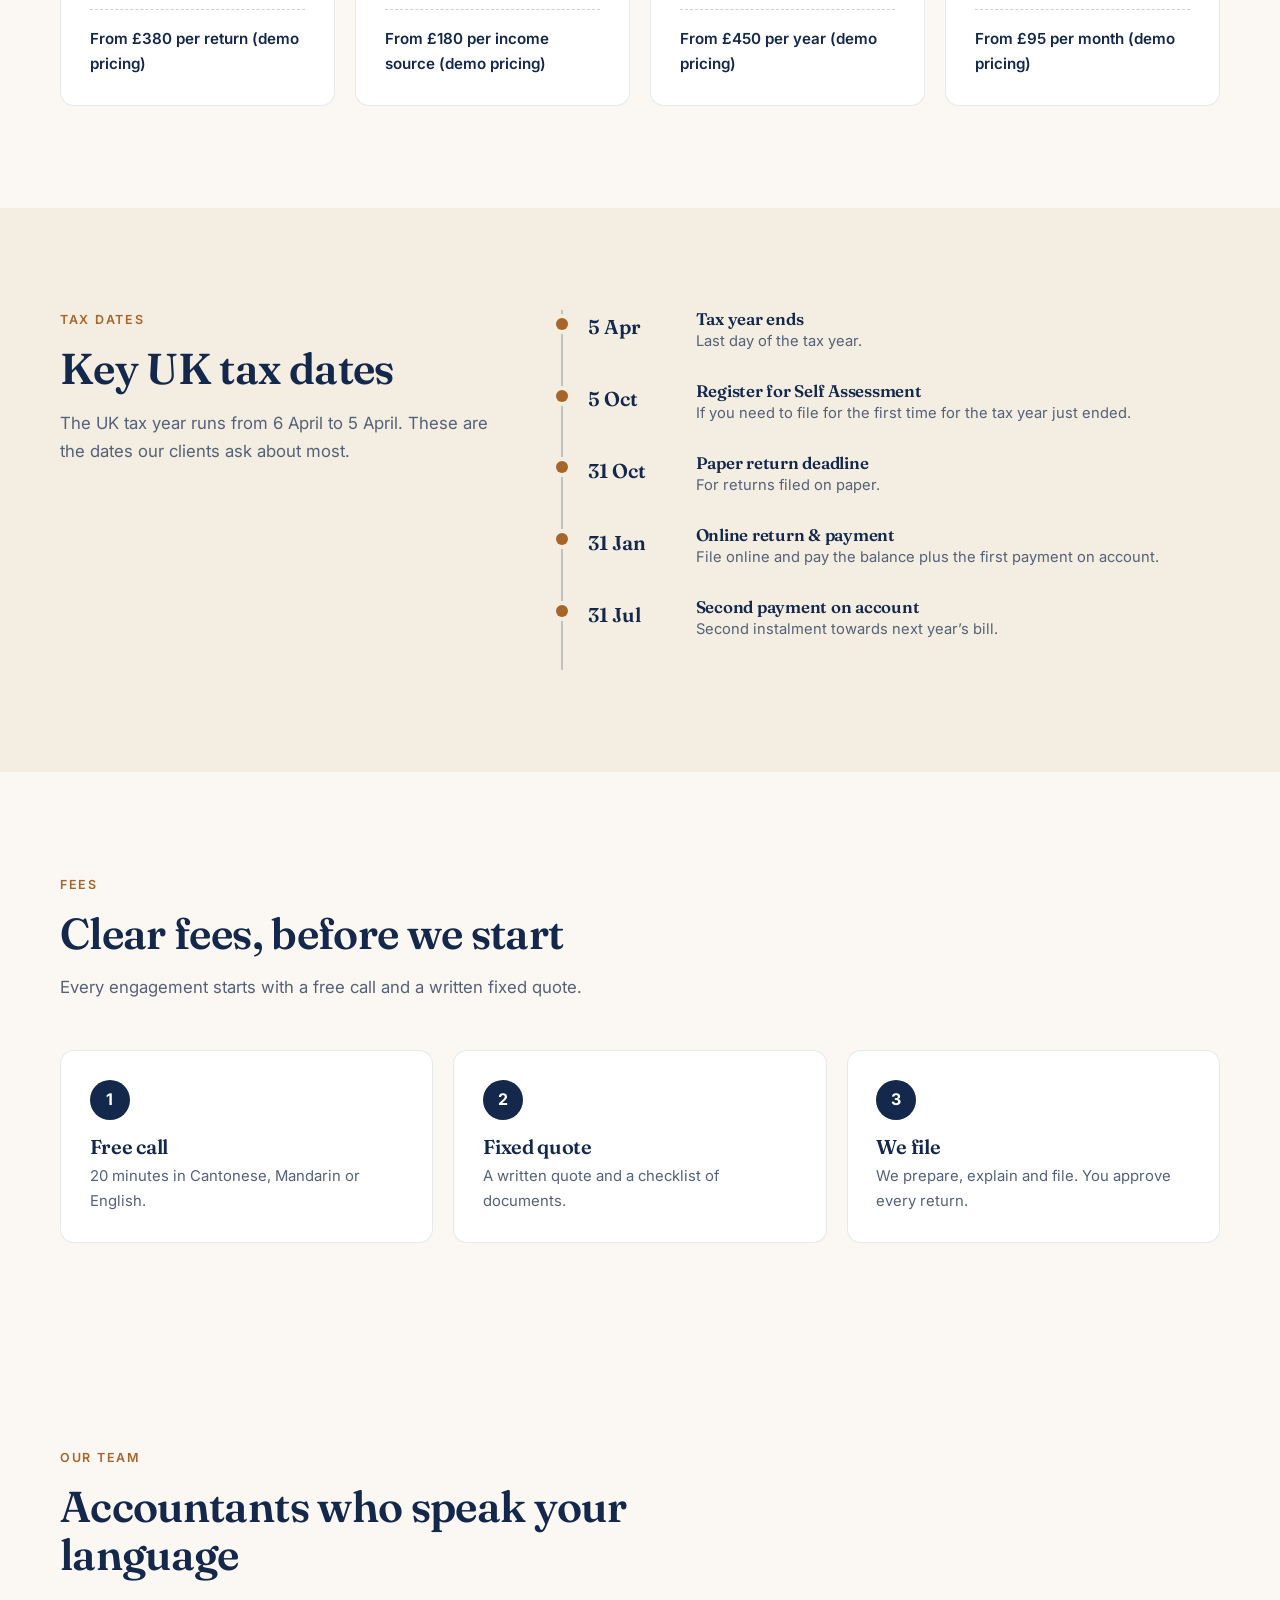
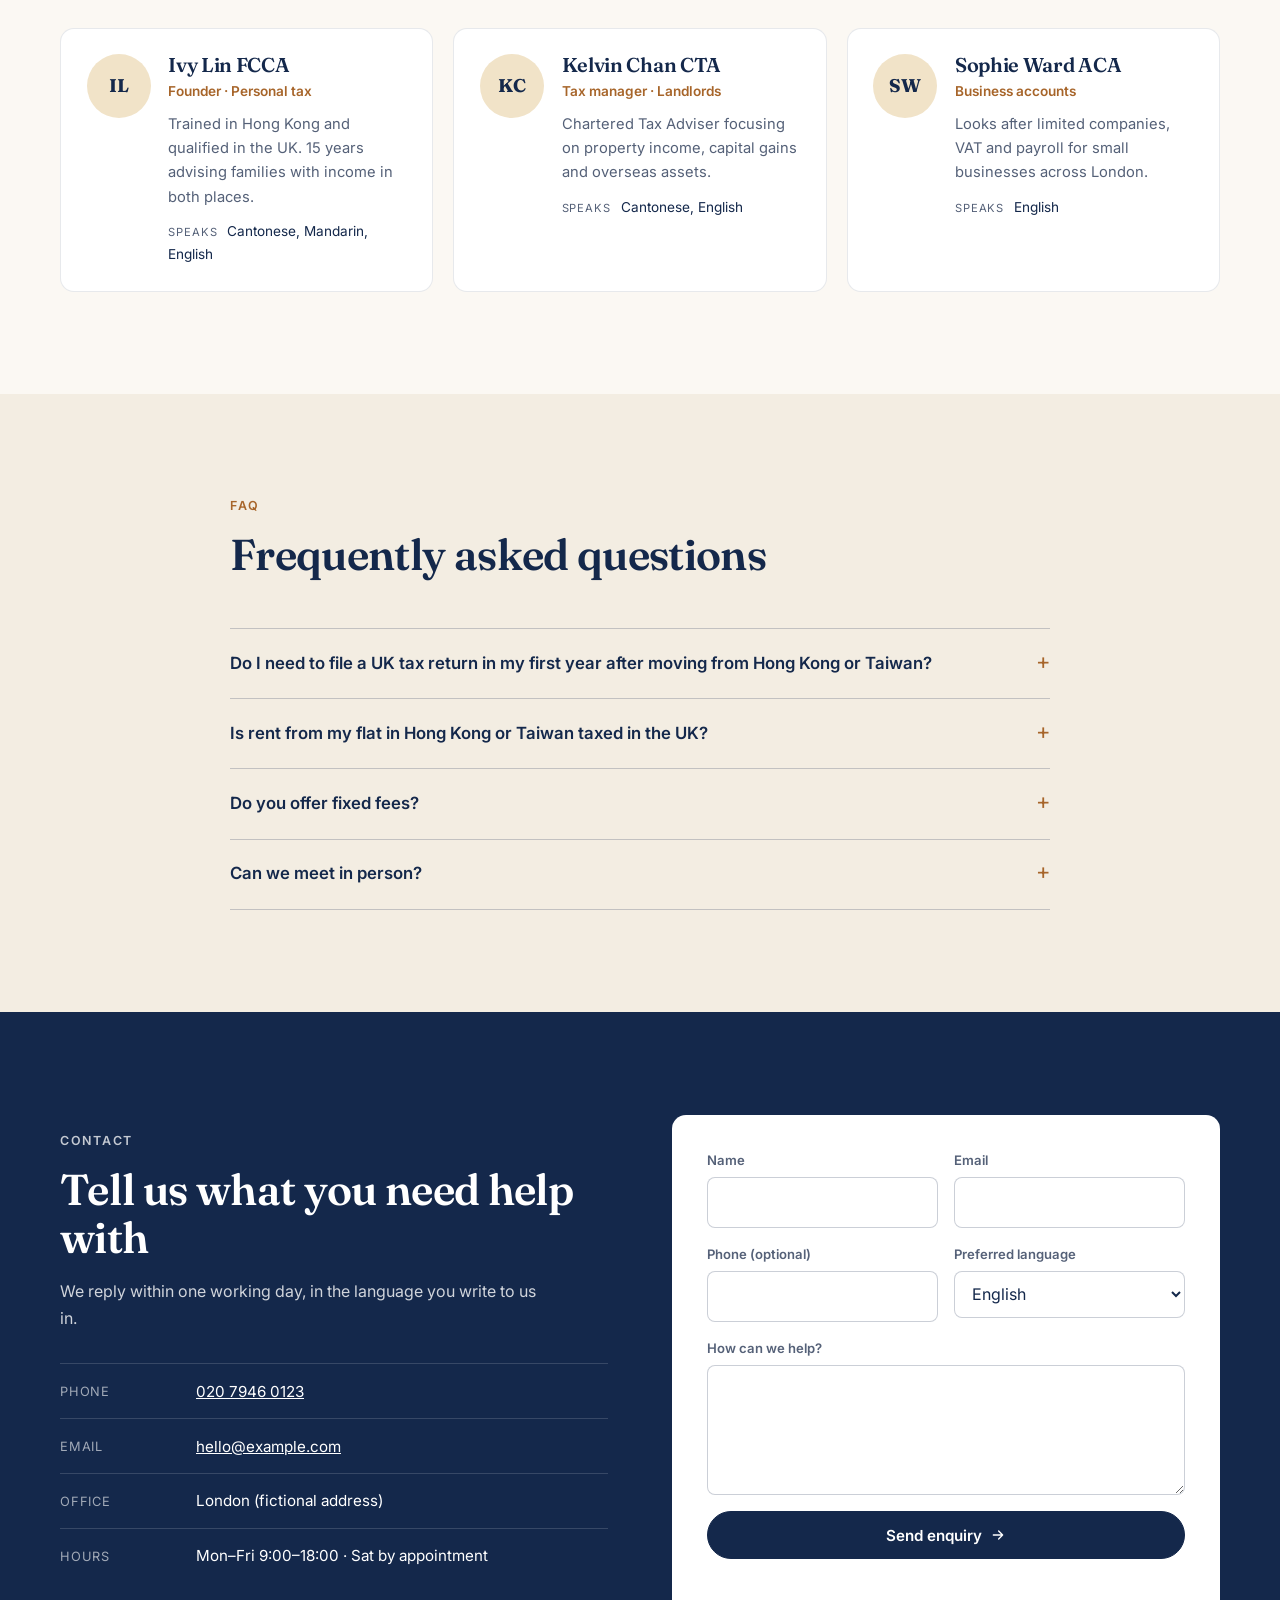
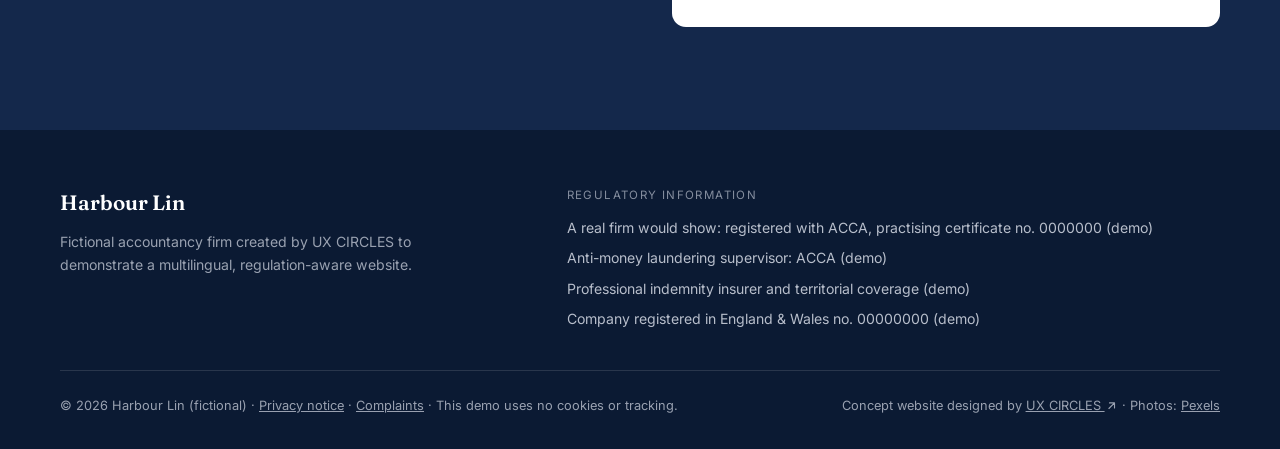
==== commit 4b141334: "Add scroll reveal and micro-interactions - Hero content rises in on load; sections, cards, steps and" ====
--- a/index.html
+++ b/index.html
@@ -17,6 +17,7 @@
 <meta property="og:type" content="website">
 <meta property="og:url" content="https://uxcircles.github.io/demo-accountant/">
 <meta name="theme-color" content="#14284b">
+<script>document.documentElement.classList.add("js")</script>
 <link rel="icon" href="favicon.svg" type="image/svg+xml">
 <link rel="preconnect" href="https://fonts.googleapis.com">
 <link rel="preconnect" href="https://fonts.gstatic.com" crossorigin>
--- a/styles.css
+++ b/styles.css
@@ -120,6 +120,39 @@
 .footer-bottom{display:flex;flex-wrap:wrap;justify-content:space-between;gap:1rem;padding-top:1.5rem;opacity:.7;font-size:.8rem}
 .footer-bottom a{color:inherit}
 
+/* ---------- Motion ---------- */
+@keyframes rise{from{opacity:0;transform:translateY(22px)}to{opacity:1;transform:none}}
+@keyframes fadeIn{from{opacity:0}to{opacity:1}}
+@keyframes floaty{0%,100%{transform:translateY(0)}50%{transform:translateY(-6px)}}
+.js .hero-copy>*,.js .hero-full-inner>*{animation:rise .9s cubic-bezier(.2,.7,.2,1) both}
+.js .hero-copy>*:nth-child(2){animation-delay:.08s}.js .hero-copy>*:nth-child(3){animation-delay:.16s}
+.js .hero-copy>*:nth-child(4){animation-delay:.24s}.js .hero-copy>*:nth-child(5){animation-delay:.32s}
+.js .hero-visual,.js .hero-photo{animation:rise 1.1s .2s cubic-bezier(.2,.7,.2,1) both}
+.js [data-reveal]{opacity:0;transform:translateY(26px);transition:opacity .8s cubic-bezier(.2,.7,.2,1),transform .8s cubic-bezier(.2,.7,.2,1);transition-delay:var(--d,0ms)}
+.js [data-reveal].in{opacity:1;transform:none}
+.site-header{transition:box-shadow .3s,background .3s}
+.site-header.scrolled{box-shadow:0 8px 30px rgba(0,0,0,.08)}
+.btn .ico{transition:transform .25s cubic-bezier(.2,.7,.2,1)}
+.btn:hover .ico{transform:translateX(4px)}
+.btn:active{transform:translateY(0) scale(.98)}
+.svc,.person,.home,.area,.steps li,.guide li,.aud-card{transition:transform .35s cubic-bezier(.2,.7,.2,1),box-shadow .35s,border-color .35s}
+.svc:hover,.person:hover,.home:hover,.area:hover,.steps li:hover{transform:translateY(-5px);box-shadow:0 22px 50px rgba(0,0,0,.08)}
+.main-nav a{position:relative}
+.main-nav a::after{content:"";position:absolute;left:0;right:0;bottom:-6px;height:2px;background:currentColor;transform:scaleX(0);transform-origin:left;transition:transform .3s}
+.main-nav a:hover::after{transform:scaleX(1)}
+.lang-switch a{transition:background .2s,color .2s}
+.lang-switch a:not([aria-current]):hover{background:var(--surface);color:var(--ink)}
+.qa summary::after{transition:transform .3s}
+.qa[open] summary::after{transform:rotate(180deg)}
+.qa[open] div{animation:rise .45s cubic-bezier(.2,.7,.2,1)}
+.qa summary:hover{color:var(--accent-text)}
+.enquiry input,.enquiry select,.enquiry textarea{transition:border-color .2s,box-shadow .2s}
+.enquiry input:focus,.enquiry select:focus,.enquiry textarea:focus{outline:none;border-color:var(--accent);box-shadow:0 0 0 4px color-mix(in srgb,var(--accent) 15%,transparent)}
+.form-status:not(:empty){animation:rise .4s both}
+@media (prefers-reduced-motion:reduce){
+  *,*::before,*::after{animation:none!important;transition:none!important;scroll-behavior:auto!important}
+  .js [data-reveal]{opacity:1;transform:none}
+}
 @media (max-width:1000px){.main-nav{display:none}.menu-btn{display:block}.header-tools{margin-left:auto}}
 @media (max-width:860px){.hero-inner,.contact-inner,.footer-top{grid-template-columns:1fr}}
 @media (max-width:560px){.header-tools .btn-sm{display:none}.brand-sub{display:none}.header-inner{gap:.75rem}.header-tools{gap:.5rem}.brand{min-width:0;flex-shrink:1}.brand-name{white-space:nowrap;overflow:hidden;text-overflow:ellipsis}.lang-switch a{min-width:1.75rem;height:1.8rem;font-size:.74rem}.menu-btn{width:40px;height:40px}.bars{top:19px}.enquiry{grid-template-columns:1fr}.contact-list li{grid-template-columns:1fr;gap:.2rem}.person{flex-direction:column}}
@@ -128,6 +161,10 @@
 .hero-visual{position:relative;padding:0 0 2.5rem 3rem}
 .hero-photo{margin:0;border-radius:200px 200px 24px 24px;overflow:hidden;aspect-ratio:5/6;max-width:440px;margin-left:auto;box-shadow:0 30px 70px rgba(20,40,75,.16)}
 .hero-photo img{width:100%;height:100%;object-fit:cover}
+@keyframes zoomIn{from{transform:scale(1.12)}to{transform:scale(1)}}
+.js .hero-photo img{animation:zoomIn 1.8s cubic-bezier(.2,.7,.2,1) both}
+.js .deadline-card{animation:rise .9s .6s cubic-bezier(.2,.7,.2,1) both}
+.timeline li::before{transition:transform .3s}.timeline li:hover::before{transform:scale(1.4)}
 .deadline-card{position:absolute;left:0;bottom:0;z-index:2;background:#fff;border:1px solid var(--line);border-radius:18px;padding:1.4rem 1.5rem;box-shadow:0 24px 60px rgba(20,40,75,.18);width:300px}
 .dc-label{font-size:.8rem;color:var(--muted)}
 .dc-num{font-family:var(--font-display);font-size:3.6rem;line-height:1;color:var(--ink);margin:.3rem 0;display:flex;align-items:baseline;gap:.4rem}
@@ -148,5 +185,5 @@
 .steps li{background:var(--card);border:1px solid var(--line);border-radius:var(--radius);padding:1.8rem}
 .steps .n{display:grid;place-items:center;width:40px;height:40px;border-radius:50%;background:var(--ink);color:#fff;font-weight:700;margin-bottom:1rem}
 .steps p{color:var(--muted);font-size:.93rem;margin-top:.4rem}
-@media (max-width:860px){.dates-inner,.steps{grid-template-columns:1fr}.hero-visual{padding:0 0 2rem}.hero-photo{margin:0 auto;max-width:360px}.deadline-card{left:50%;transform:translateX(-50%);bottom:-1rem}}
+@media (max-width:860px){.dates-inner,.steps{grid-template-columns:1fr}.hero-visual{padding:0 0 2rem}.hero-photo{margin:0 auto;max-width:360px}.deadline-card{left:0;right:0;margin:0 auto;bottom:-1rem}}
 @media (max-width:560px){.timeline li{grid-template-columns:1fr;gap:.2rem}.hero-photo{max-width:300px}.deadline-card{width:280px}}
